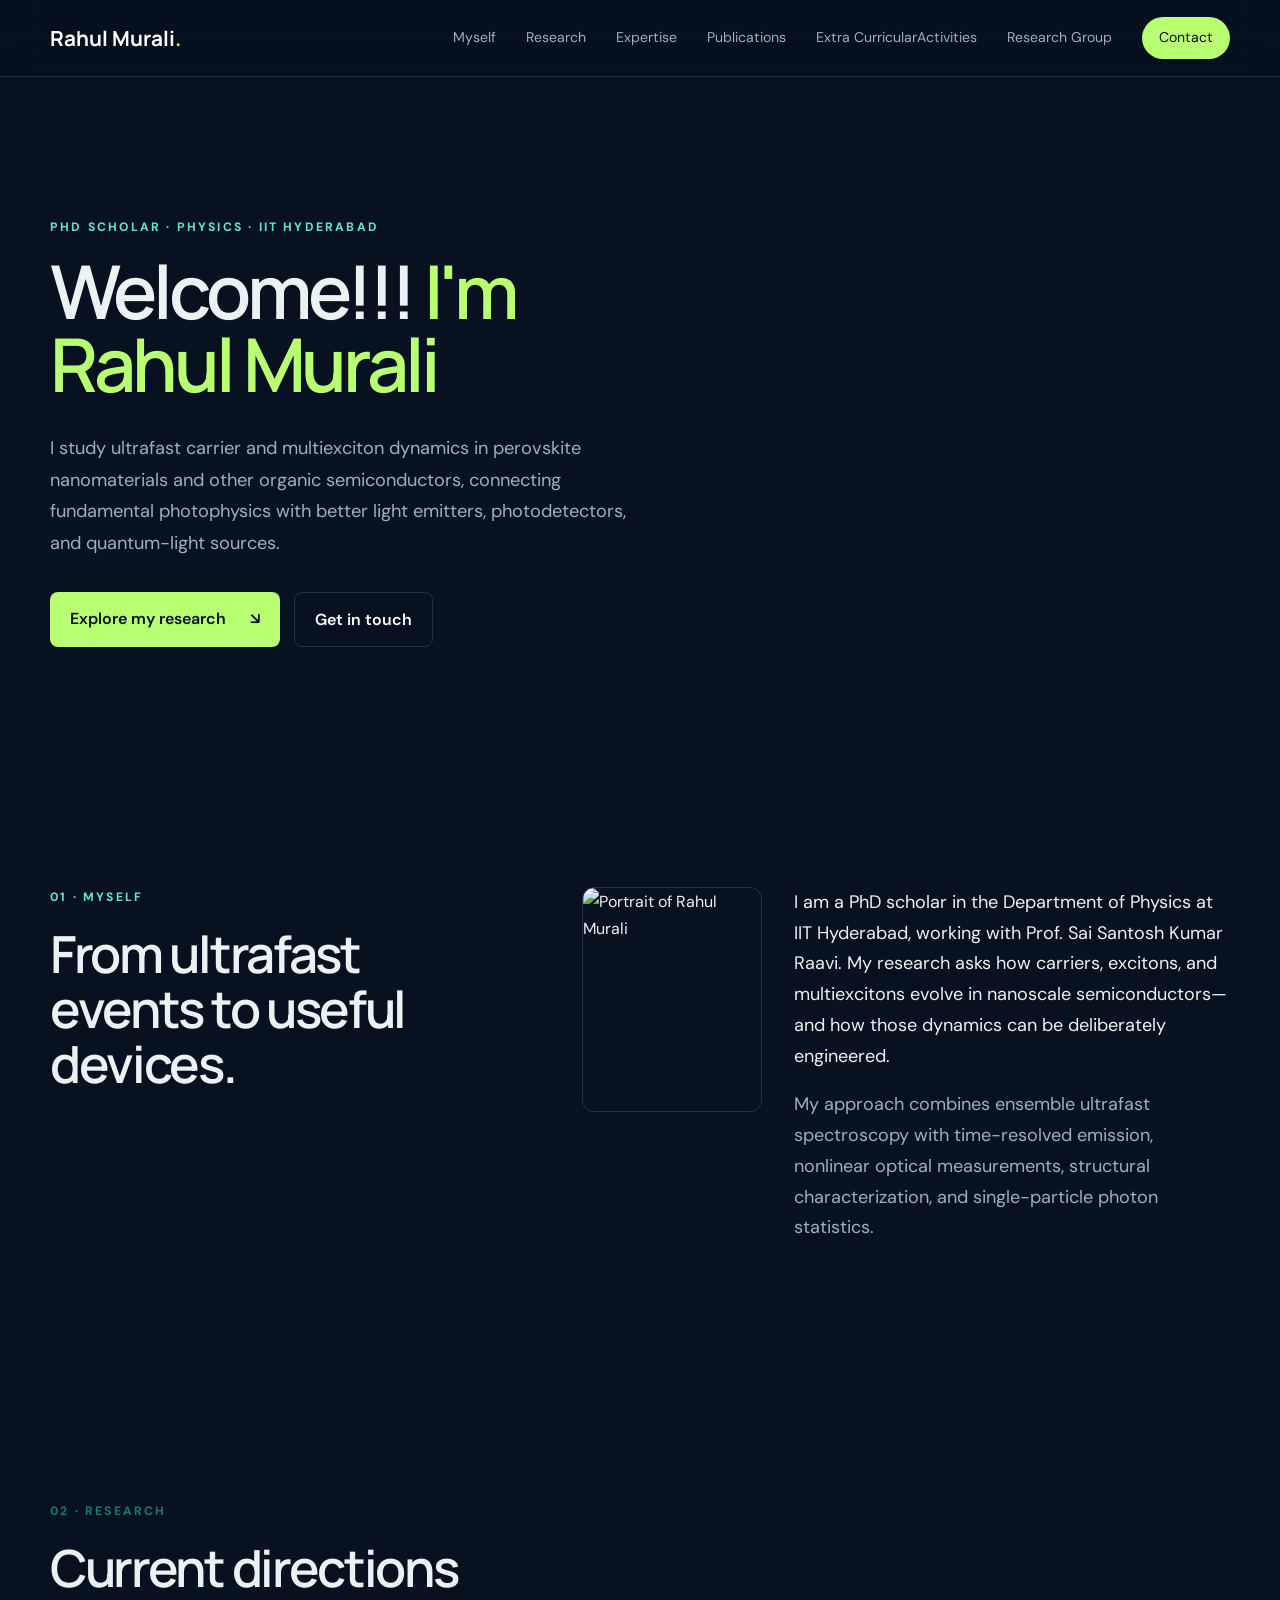
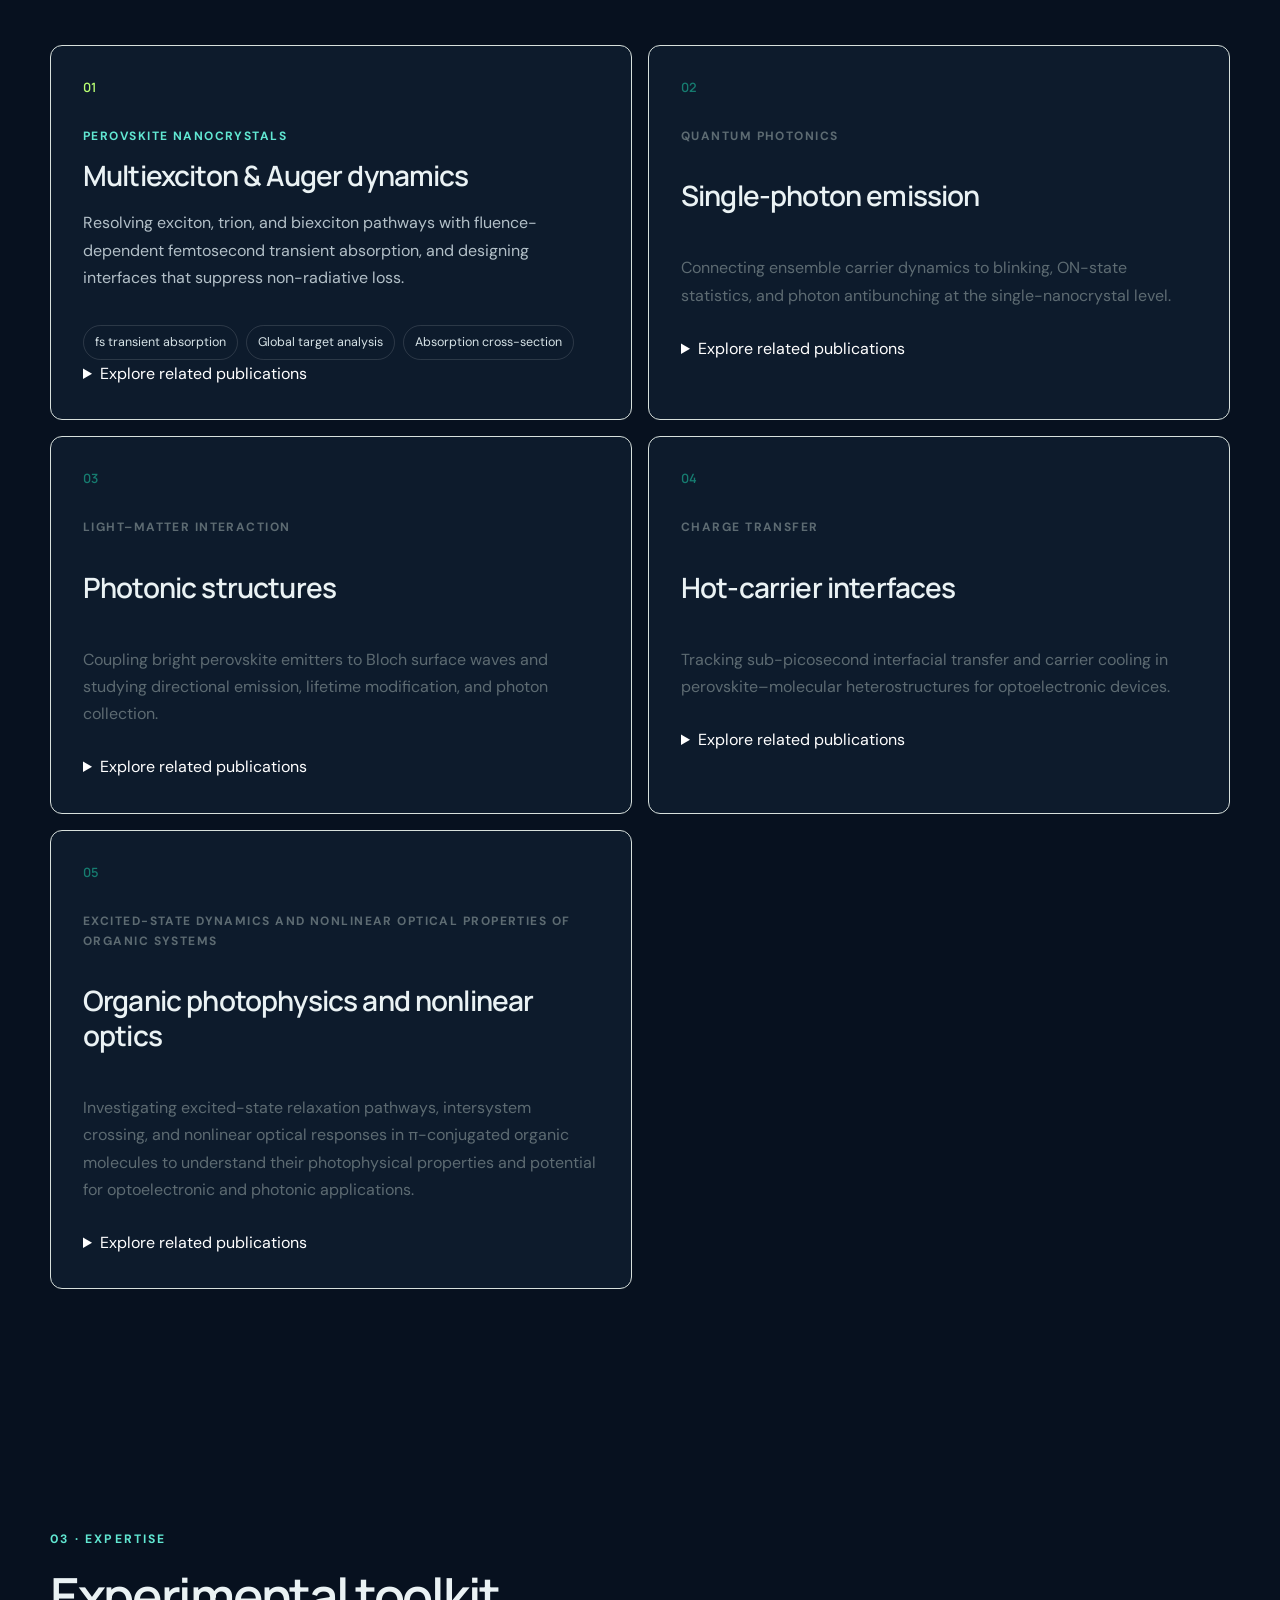
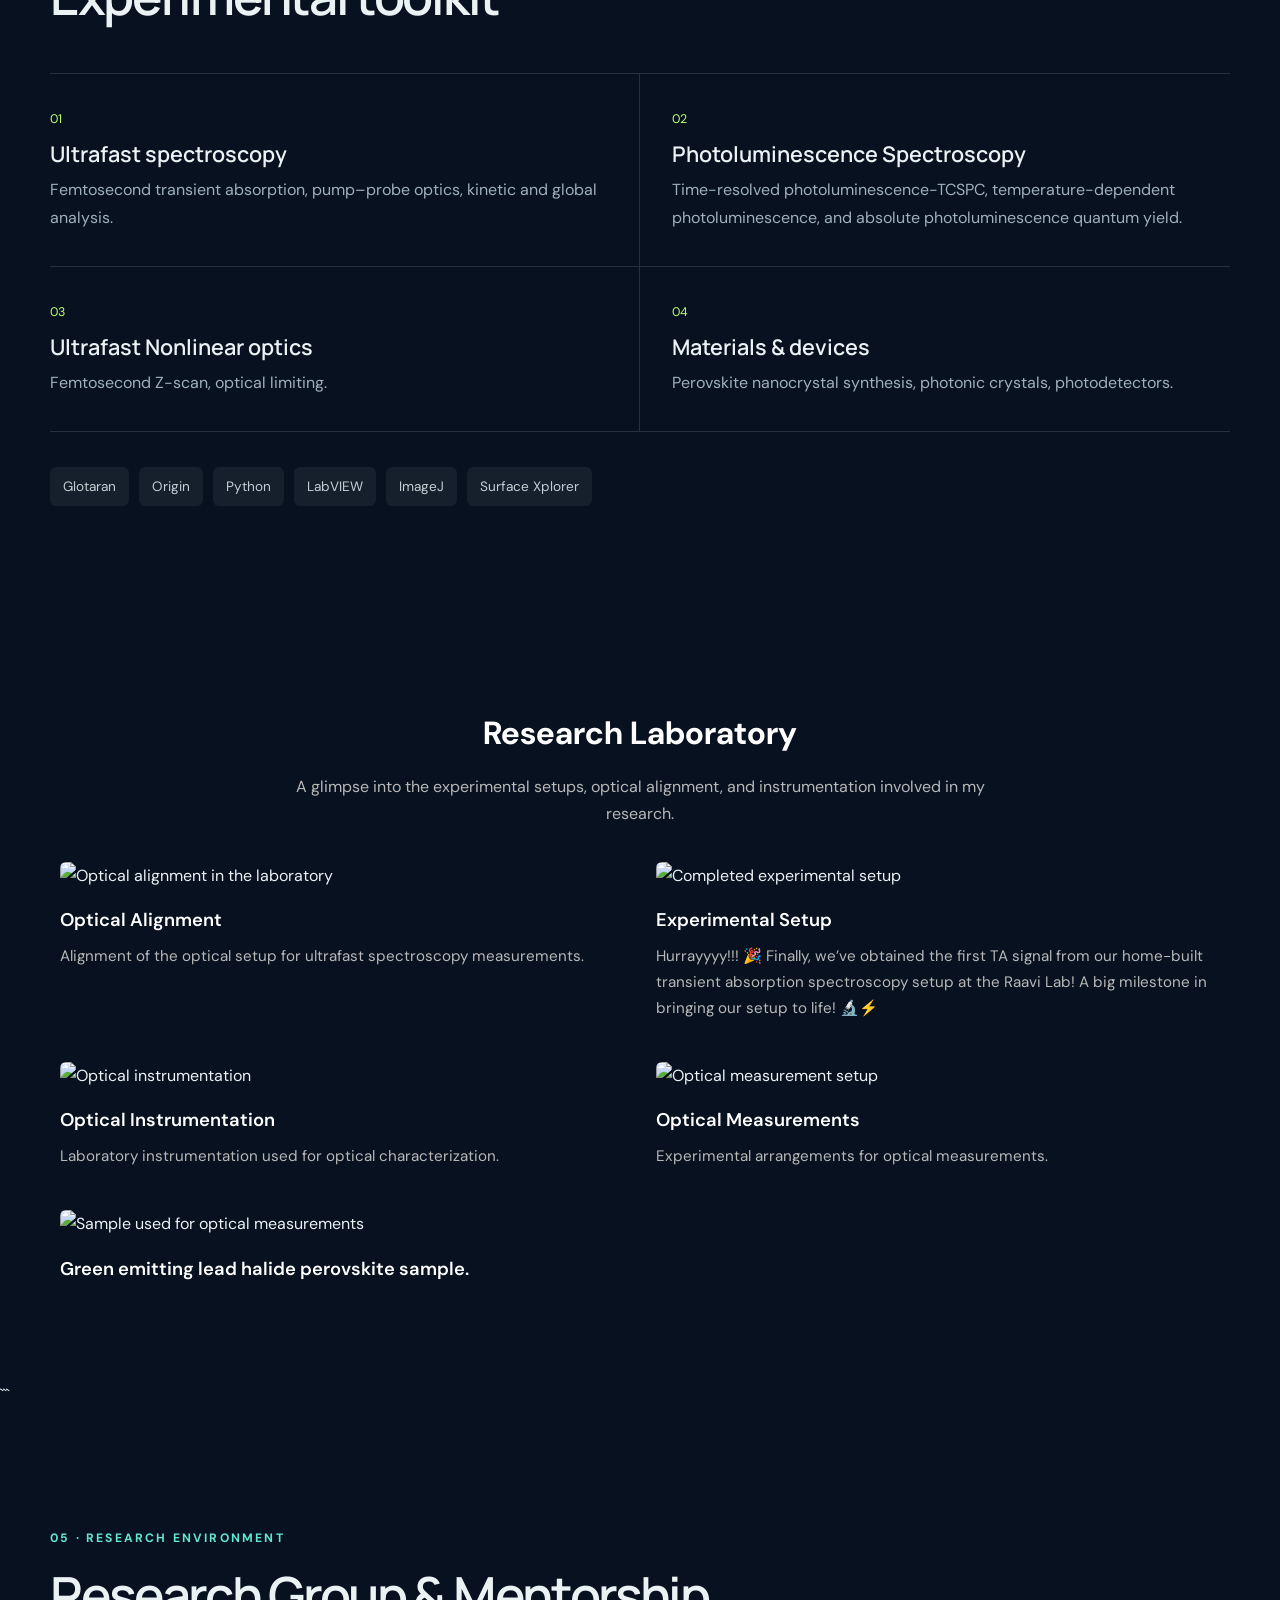
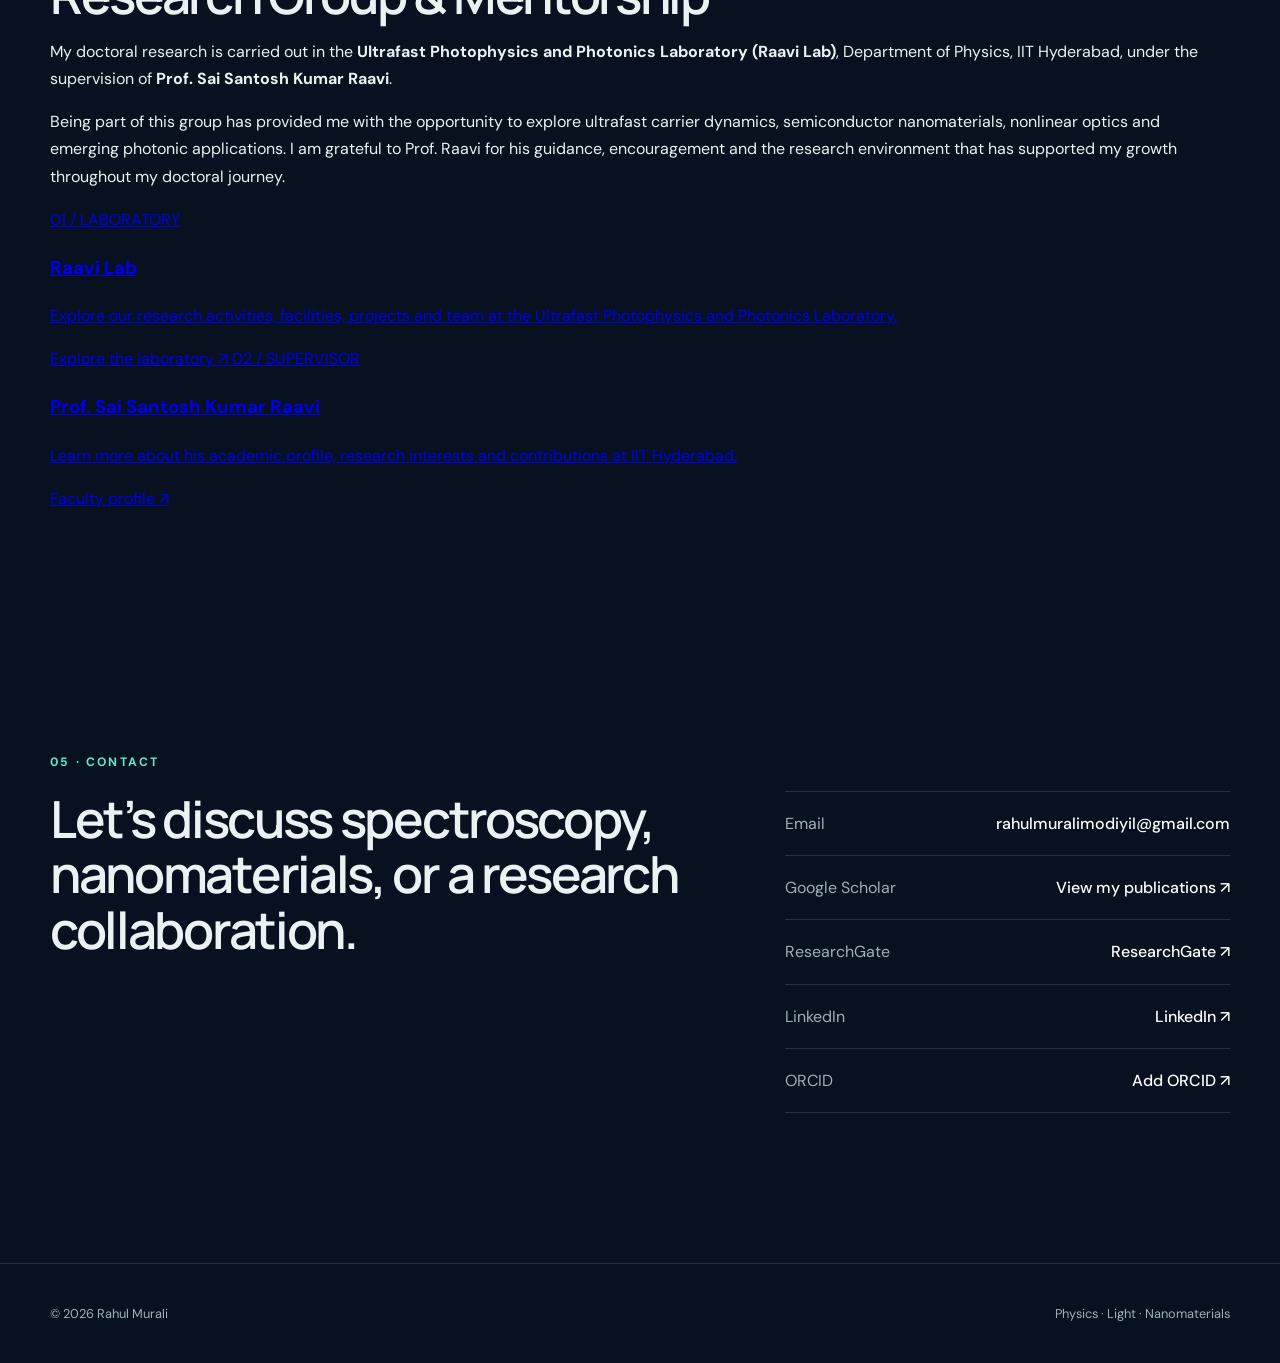
==== index.html @ ffe3b0a0 "Add Research Group and Mentorship section Added a new section for Research Group and Mentorship with" ====
<!doctype html>
<html lang="en">
<head>
  <meta charset="UTF-8">
  <meta name="viewport" content="width=device-width, initial-scale=1.0">
  <meta name="description" content="Rahul Murali — PhD scholar in Physics working on ultrafast spectroscopy, perovskite nanocrystals, nonlinear optics, and quantum emitters.">
  <meta name="robots" content="index, follow, max-image-preview:large">
  <meta name="author" content="Rahul Murali">
  <link rel="canonical" href="https://rahul-murali-research.ph22resch11011.chatgpt.site/">
  <meta name="theme-color" content="#07111f">
  <title>Rahul Murali | Ultrafast Spectroscopy & Perovskite Photophysics</title>
  <link rel="preconnect" href="https://fonts.googleapis.com">
  <link rel="preconnect" href="https://fonts.gstatic.com" crossorigin>
  <link href="https://fonts.googleapis.com/css2?family=DM+Sans:wght@400;500;600;700&family=Manrope:wght@500;600;700&display=swap" rel="stylesheet">
  <link rel="stylesheet" href="styles.css">
  <link rel="stylesheet" href="editable.css">
  <script type="application/ld+json">
  {
    "@context": "https://schema.org",
    "@type": "Person",
    "name": "Rahul Murali",
    "url": "https://rahul-murali-research.ph22resch11011.chatgpt.site/",
    "jobTitle": "PhD Scholar in Physics",
    "affiliation": {
      "@type": "CollegeOrUniversity",
      "name": "Indian Institute of Technology Hyderabad"
    },
    "knowsAbout": [
      "Ultrafast spectroscopy",
      "Perovskite nanocrystals",
      "Multiexciton dynamics",
      "Transient absorption spectroscopy",
      "Single-photon emitters",
      "Nonlinear optics"
    ]
  }
  </script>
</head>
<body>
  <div class="progress" aria-hidden="true"></div>
  <header class="nav-wrap">
    <nav class="nav container" aria-label="Primary navigation">
      <a class="brand" href="#top" aria-label="Rahul Murali home">Rahul Murali<span>.</span></a>
      <button class="menu-toggle" aria-expanded="false" aria-controls="nav-links">Menu</button>
      <div class="nav-links" id="nav-links">
        <a href="#about">Myself</a>
        <a href="#research">Research</a>
        <a href="#expertise">Expertise</a>
        <a href="publications.html">Publications</a>
        <a href="#extraactivities">Extra CurricularActivities</a>
        <a href="#group">Research Group</a>
        <a class="nav-cta" href="#contact">Contact</a>
      </div>
    </nav>
  </header>

  <main id="top">

<section class="hero container">
  <div class="hero-copy reveal">
    <p class="eyebrow">PhD Scholar · Physics · IIT Hyderabad</p>
    <h1>Welcome!!! <span>I'm Rahul Murali</span></h1>
    <p class="intro">I study ultrafast carrier and multiexciton dynamics in perovskite nanomaterials and other organic semiconductors, connecting fundamental photophysics with better light emitters, photodetectors, and quantum-light sources.</p>
    <div class="hero-actions">
      <a class="button primary" href="#research">Explore my research <span aria-hidden="true">↘</span></a>
      <a class="button secondary" href="#contact">Get in touch</a>
    </div>
  </div>
</section>

<section class="section container two-col" id="about">
  <div class="section-heading reveal">
    <p class="eyebrow">01 · Myself</p>
    <h2>From ultrafast events to useful devices.</h2>
  </div>
  <div class="about-content reveal">
    <figure class="profile-photo">
      <!-- Replace profile-photo.svg with your own photo; see EDITING-GUIDE.md. -->
      <img src="assets/profile-photo.JPG" alt="Portrait of Rahul Murali">
    </figure>
    <div class="body-copy">
      <p>I am a PhD scholar in the Department of Physics at IIT Hyderabad, working with Prof. Sai Santosh Kumar Raavi. My research asks how carriers, excitons, and multiexcitons evolve in nanoscale semiconductors—and how those dynamics can be deliberately engineered.</p>
      <p>My approach combines ensemble ultrafast spectroscopy with time-resolved emission, nonlinear optical measurements, structural characterization, and single-particle photon statistics.</p>
    </div>
  </div>
</section>

    

<section class="section research-section" id="research">
  <div class="container">
    <div class="section-heading reveal">
      <p class="eyebrow">02 · Research</p>
      <h2>Current directions</h2>
    </div>

    <div class="project-grid">

      <!-- 01: Multiexciton and Auger dynamics -->
      <article class="project-card featured reveal">
        <div class="project-no">01</div>
        <div>
          <p class="tag">Perovskite nanocrystals</p>
          <h3>Multiexciton &amp; Auger dynamics</h3>
          <p>Resolving exciton, trion, and biexciton pathways with fluence-dependent femtosecond transient absorption, and designing interfaces that suppress non-radiative loss.</p>
          <ul>
            <li>fs transient absorption</li>
            <li>Global target analysis</li>
            <li>Absorption cross-section</li>
          </ul>

          <details class="related-publications">
            <summary>Explore related publications</summary>
            <ul>
              <li><a href="publications.html#pub-1">Bright and Stable Single-Photon Emission in Zinc-Alloyed CsPbBr₃ Nanocrystals Through Controlled Auger Recombination</a></li>
              <li><a href="publications.html#pub-5">Exciton Localization and Trap-Assisted Recombination Govern Wavelength-Selective Photodetection in Lead-Free Cs₄CuSb₂Cl₁₂ Double Perovskite Nanocrystals</a></li>
            </ul>
          </details>
        </div>
      </article>

      <!-- 02: Single-photon emission -->
      <article class="project-card reveal">
        <div class="project-no">02</div>
        <p class="tag">Quantum photonics</p>
        <h3>Single-photon emission</h3>
        <p>Connecting ensemble carrier dynamics to blinking, ON-state statistics, and photon antibunching at the single-nanocrystal level.</p>

        <details class="related-publications">
          <summary>Explore related publications</summary>
          <ul>
            <li><a href="publications.html#pub-1">Bright and Stable Single-Photon Emission in Zinc-Alloyed CsPbBr₃ Nanocrystals Through Controlled Auger Recombination</a></li>
          </ul>
        </details>
      </article>

      <!-- 03: Photonic structures -->
      <article class="project-card reveal">
        <div class="project-no">03</div>
        <p class="tag">Light–matter interaction</p>
        <h3>Photonic structures</h3>
        <p>Coupling bright perovskite emitters to Bloch surface waves and studying directional emission, lifetime modification, and photon collection.</p>

        <details class="related-publications">
          <summary>Explore related publications</summary>
          <ul>
            <li><a href="publications.html#pub-4">Engineering Highly Directional Bloch Surface Wave-Coupled Augmented Emission in Perovskite Nanocrystals Embedded Photonic Crystal</a></li>
            <li><a href="publications.html#pub-3">Low-Threshold Red Lasing in Diketopyrrolopyrrole-Based Organic Semiconductor Films</a></li>
            <li><a href="publications.html#pub-13">All-Optical Modulation and Photonic Diode Based on Spatial Self-Phase Modulation in Porphyrin–Naphthalimide Molecules</a></li>
            <li><a href="publications.html#pub-14">Harnessing Coherent Light–Matter Interactions for All-Optical Switching and Logic Gate Applications with Macrocyclic Phthalocyanines</a></li>
          </ul>
        </details>
      </article>

      <!-- 04: Hot-carrier interfaces -->
      <article class="project-card reveal">
        <div class="project-no">04</div>
        <p class="tag">Charge transfer</p>
        <h3>Hot-carrier interfaces</h3>
        <p>Tracking sub-picosecond interfacial transfer and carrier cooling in perovskite–molecular heterostructures for optoelectronic devices.</p>

        <details class="related-publications">
          <summary>Explore related publications</summary>
          <ul>
            <li><a href="publications.html#pub-2">Interfacial Hot-Hole Relaxation and Transfer Dynamics from Lead-Halide Perovskite Nanocrystals to Corroles for Photodetector Applications</a></li>
            <li><a href="publications.html#pub-8">Impact of Ultrafast Carrier Cooling on the Open-Circuit Voltage in a Ag/Bi Co-Doped CsPbBr₃ NC-Based Photodetector</a></li>
          </ul>
        </details>
      </article>

      <!-- 05: Organic photophysics and nonlinear optics -->
      <article class="project-card reveal">
        <div class="project-no">05</div>
        <p class="tag">Excited-state dynamics and nonlinear optical properties of organic systems</p>
        <h3>Organic photophysics and nonlinear optics</h3>
        <p>Investigating excited-state relaxation pathways, intersystem crossing, and nonlinear optical responses in π-conjugated organic molecules to understand their photophysical properties and potential for optoelectronic and photonic applications.</p>

        <details class="related-publications">
          <summary>Explore related publications</summary>
          <ul>
            <li><a href="publications.html#pub-7">Impact of Substitution Position on the Excited-State Dynamics and Nonlinear Optical Properties of Tetraphenylethylene-Corroles</a></li>
            <li><a href="publications.html#pub-11">Influence of a Diketopyrrolopyrrole Spacer on the Ultrafast Nonlinear Optical Properties and Excited State Dynamics of Dimeric Zinc Porphyrin Molecules</a></li>
            <li><a href="publications.html#pub-12">Novel Malononitrile Substituted Benzanthrone Dyes: Synthesis, Spectroscopic Characterization, and Combined Experimental-DFT Investigation of Third-Order Nonlinear Optical Properties</a></li>
            <li><a href="publications.html#pub-13">All-Optical Modulation and Photonic Diode Based on Spatial Self-Phase Modulation in Porphyrin–Naphthalimide Molecules</a></li>
            <li><a href="publications.html#pub-14">Harnessing Coherent Light–Matter Interactions for All-Optical Switching and Logic Gate Applications with Macrocyclic Phthalocyanines</a></li>
          </ul>
        </details>
      </article>

    </div>
  </div>
</section>


    <section class="section container" id="expertise">
      <div class="section-heading reveal"><p class="eyebrow">03 · Expertise</p><h2>Experimental toolkit</h2></div>
      <div class="expertise-grid reveal">
        <div><span>01</span><h3>Ultrafast spectroscopy</h3><p>Femtosecond transient absorption, pump–probe optics, kinetic and global analysis.</p></div>
        <div><span>02</span><h3>Photoluminescence Spectroscopy</h3><p>Time-resolved photoluminescence-TCSPC, temperature-dependent photoluminescence, and absolute photoluminescence quantum yield.</p></div>
        <div><span>03</span><h3>Ultrafast Nonlinear optics</h3><p>Femtosecond Z-scan, optical limiting.</p></div>
        <div><span>04</span><h3>Materials & devices</h3><p>Perovskite nanocrystal synthesis, photonic crystals, photodetectors.</p></div>
      </div>
      <div class="tools reveal"><span>Glotaran </span><span>Origin</span><span>Python</span><span>LabVIEW</span><span>ImageJ</span><span>Surface Xplorer</span></div>
    </section>

<!-- Research Laboratory Gallery -->
<section class="research-gallery" id="lab-gallery">

    <div class="gallery-heading">
        <h2>Research Laboratory</h2>
        <p>
            A glimpse into the experimental setups, optical alignment,
            and instrumentation involved in my research.
        </p>
    </div>

    <div class="gallery-container">

        <div class="gallery-card">
            <img src="Images/alignment.jpeg"
                 alt="Optical alignment in the laboratory">
            <div class="gallery-caption">
                <h3>Optical Alignment</h3>
                <p>Alignment of the optical setup for ultrafast spectroscopy measurements.</p>
            </div>
        </div>

        <div class="gallery-card">
            <img src="Images/After making setup.jpeg"
                 alt="Completed experimental setup">
            <div class="gallery-caption">
                <h3>Experimental Setup</h3>
                <p> Hurrayyyy!!! 🎉 Finally, we’ve obtained the first TA signal from our home-built transient absorption spectroscopy setup at the Raavi Lab! A big milestone in bringing our setup to life! 🔬⚡</p>
            </div>
        </div>

        <div class="gallery-card">
            <img src="Images/SSPM.jpeg"
                 alt="Optical instrumentation">
            <div class="gallery-caption">
                <h3>Optical Instrumentation</h3>
                <p>Laboratory instrumentation used for optical characterization.</p>
            </div>
        </div>

        <div class="gallery-card">
            <img src="Images/SSPM-2.jpeg"
                 alt="Optical measurement setup">
            <div class="gallery-caption">
                <h3>Optical Measurements</h3>
                <p>Experimental arrangements for optical measurements.</p>
            </div>
        </div>

        <div class="gallery-card">
            <img src="Images/Sample.jpeg"
                 alt="Sample used for optical measurements">
            <div class="gallery-caption">
                <h3>Green emitting lead halide perovskite sample.</h3>
                
            </div>
        </div>

    </div>
</section>

<style>
/* Main gallery */
.research-gallery {
    width: 100%;
    max-width: 1200px;
    margin: 60px auto;
    padding: 20px;
    box-sizing: border-box;
    background: transparent;
}

/* Heading */
.gallery-heading {
    text-align: center;
    margin-bottom: 35px;
}

.gallery-heading h2 {
    font-size: 2rem;
    margin: 0 0 12px;
    color: #ffffff;
}

.gallery-heading p {
    max-width: 700px;
    margin: 0 auto;
    color: #b8b8b8;
    line-height: 1.7;
}

/* Image grid */
.gallery-container {
    display: grid;
    grid-template-columns: repeat(2, minmax(0, 1fr));
    gap: 32px;
    align-items: start;
}

/* Remove the card-like rectangle */
.gallery-card {
    min-width: 0;
    overflow: hidden;
    background: transparent;
    border: none;
    border-radius: 0;
    box-shadow: none;
    transition: transform 0.25s ease;
}

.gallery-card:hover {
    transform: translateY(-3px);
    box-shadow: none;
    border-color: transparent;
}

/* Display the original photograph without a background */
.gallery-card img {
    display: block;
    width: 100%;
    height: auto;
    max-height: 380px;
    object-fit: contain;
    object-position: center;
    background: transparent;
    border: none;
    border-radius: 6px;
    box-shadow: none;
}

/* Captions */
.gallery-caption {
    padding: 16px 0 8px;
    background: transparent !important;
    color: #e0e0e0;
    opacity: 1;
}

.gallery-caption h3 {
    margin: 0 0 8px;
    font-size: 1.15rem;
    font-weight: 600;
    color: #ffffff !important;
    opacity: 1;
}

.gallery-caption p {
    margin: 0;
    font-size: 0.95rem;
    line-height: 1.7;
    color: #b8b8b8 !important;
    opacity: 1;
}

/* Mobile layout */
@media (max-width: 700px) {
    .gallery-container {
        grid-template-columns: 1fr;
        gap: 24px;
    }

    .gallery-card img {
        max-height: 350px;
    }

    .gallery-heading h2 {
        font-size: 1.7rem;
    }

    .research-gallery {
        padding: 14px;
        margin: 40px auto;
    }
}
</style>
```
    
<!-- Research Group and Mentorship -->
<section class="section container" id="group">
  <div class="section-heading reveal">
    <p class="eyebrow">05 · Research Environment</p>
    <h2>Research Group & Mentorship</h2>
  </div>

  <div class="group-intro reveal">
    <p>
      My doctoral research is carried out in the
      <strong>Ultrafast Photophysics and Photonics Laboratory
      (Raavi Lab)</strong>, Department of Physics, IIT Hyderabad,
      under the supervision of
      <strong>Prof. Sai Santosh Kumar Raavi</strong>.
    </p>

    <p>
      Being part of this group has provided me with the opportunity
      to explore ultrafast carrier dynamics, semiconductor
      nanomaterials, nonlinear optics and emerging photonic
      applications. I am grateful to Prof. Raavi for his guidance,
      encouragement and the research environment that has
      supported my growth throughout my doctoral journey.
    </p>
  </div>

  <div class="group-grid reveal">
    <a class="group-card"
       href="https://sites.google.com/view/sskraavi/home"
       target="_blank" rel="noopener noreferrer">
      <span class="group-number">01 / LABORATORY</span>
      <h3>Raavi Lab</h3>
      <p>Explore our research activities, facilities, projects
      and team at the Ultrafast Photophysics and Photonics Laboratory.</p>
      <span class="group-link">Explore the laboratory ↗</span>
    </a>

    <a class="group-card"
       href="https://iith.ac.in/phy/sskraavi/"
       target="_blank" rel="noopener noreferrer">
      <span class="group-number">02 / SUPERVISOR</span>
      <h3>Prof. Sai Santosh Kumar Raavi</h3>
      <p>Learn more about his academic profile, research interests
      and contributions at IIT Hyderabad.</p>
      <span class="group-link">Faculty profile ↗</span>
    </a>
  </div>
</section>


    <section class="section container contact" id="contact">
      <p class="eyebrow reveal">05 · Contact</p>
      <div class="contact-grid reveal">
        <h2>Let’s discuss spectroscopy, nanomaterials, or a research collaboration.</h2>
        <div class="contact-links">
          <a href="mailto:your.email@example.com"><span>Email</span><strong>rahulmuralimodiyil@gmail.com</strong></a>
          <a href="https://scholar.google.com/citations?user=HzroUTEAAAAJ&hl=en&oi=ao"><span>Google Scholar</span><strong>View my publications ↗</strong></a>
          <a href="https://www.researchgate.net/profile/Rahul-Murali-6"><span>ResearchGate</span><strong>ResearchGate ↗</strong></a>
          <a href="https://www.linkedin.com/in/rahul-murali-5415501a5"><span>LinkedIn</span><strong>LinkedIn ↗</strong></a>
          <a href="#"><span>ORCID</span><strong>Add ORCID ↗</strong></a>
        </div>
      </div>
    </section>
  </main>

  <footer><div class="container"><p>© <span id="year"></span> Rahul Murali</p><p>Physics · Light · Nanomaterials</p></div></footer>
  <script src="script.js"></script>
</body>
</html>
---- styles.css ----
:root{--ink:#07111f;--panel:#0d1b2c;--text:#eaf2f4;--muted:#9fb0bb;--lime:#b8ff72;--mint:#61e7d2;--line:rgba(255,255,255,.13);--max:1180px}*{box-sizing:border-box}html{scroll-behavior:smooth}body{margin:0;background:var(--ink);color:var(--text);font:400 1rem/1.7 "DM Sans",sans-serif;overflow-x:hidden}.container{width:min(calc(100% - 48px),var(--max));margin-inline:auto}.progress{position:fixed;z-index:100;top:0;left:0;height:2px;width:0;background:linear-gradient(90deg,var(--mint),var(--lime))}.nav-wrap{position:sticky;top:0;z-index:50;background:rgba(7,17,31,.82);backdrop-filter:blur(18px);border-bottom:1px solid var(--line)}.nav{height:76px;display:flex;align-items:center;justify-content:space-between}.brand{font:700 1.3rem "Manrope";color:white;text-decoration:none}.brand span{color:var(--lime)}.nav-links{display:flex;align-items:center;gap:30px}.nav-links a{color:var(--muted);font-size:.88rem;text-decoration:none;transition:.2s}.nav-links a:hover{color:white}.nav-links .nav-cta{color:var(--ink);background:var(--lime);padding:9px 17px;border-radius:99px}.menu-toggle{display:none;background:transparent;color:white;border:1px solid var(--line);padding:7px 12px;border-radius:8px}.hero{min-height:690px;display:grid;grid-template-columns:1.08fr .92fr;align-items:center;gap:72px;padding-block:100px 80px}.eyebrow{margin:0 0 18px;color:var(--mint);font-size:.76rem;font-weight:700;letter-spacing:.18em;text-transform:uppercase}.hero h1{font:600 clamp(3rem,5.8vw,5.7rem)/.98 "Manrope";letter-spacing:-.055em;margin:0;max-width:760px}.hero h1 span{color:var(--lime)}.intro{max-width:650px;color:var(--muted);font-size:1.14rem;line-height:1.75;margin:32px 0}.hero-actions{display:flex;gap:14px;flex-wrap:wrap}.button{padding:13px 20px;border-radius:8px;text-decoration:none;font-weight:600}.primary{background:var(--lime);color:var(--ink)}.primary span{margin-left:20px}.secondary{color:white;border:1px solid var(--line)}.spectrum-card{background:linear-gradient(150deg,rgba(97,231,210,.08),rgba(184,255,114,.02));border:1px solid var(--line);border-radius:20px;padding:22px;box-shadow:0 30px 90px rgba(0,0,0,.28);transform:rotate(1.5deg)}.card-label,.card-footer{display:flex;justify-content:space-between;color:var(--muted);font-size:.72rem;letter-spacing:.08em;text-transform:uppercase}.card-label span:first-child{color:var(--lime);font-weight:700}.spectrum-card svg{width:100%;height:auto}.grid path{stroke:rgba(255,255,255,.08);stroke-width:1}.traces path{stroke:url(#trace);stroke-width:2.5}.pulse{fill:var(--lime)}.card-footer strong{color:white}.metric-band{border-block:1px solid var(--line);background:#091524}.metrics{display:grid;grid-template-columns:repeat(4,1fr)}.metrics div{padding:32px 0 30px;border-right:1px solid var(--line);display:flex;gap:12px;align-items:baseline;justify-content:center}.metrics div:first-child{border-left:1px solid var(--line)}.metrics strong{font:600 2rem "Manrope";color:var(--lime)}.metrics span{color:var(--muted);font-size:.85rem}.section{padding-block:120px}.two-col{display:grid;grid-template-columns:.8fr 1.2fr;gap:100px}.section-heading h2,.contact h2{font:600 clamp(2.2rem,4vw,4rem)/1.08 "Manrope";letter-spacing:-.045em;margin:0}.body-copy{font-size:1.13rem;color:var(--muted)}.body-copy p:first-child{margin-top:0;color:var(--text)}.research-section{background:#f0f5f2;color:#0a1823}.research-section .eyebrow{color:#167c70}.project-grid{display:grid;grid-template-columns:1.3fr .7fr;gap:16px;margin-top:50px}.project-card{background:white;border:1px solid #d7e0dc;padding:32px;border-radius:12px;min-height:290px;display:grid;grid-template-columns:45px 1fr;gap:12px;transition:transform .25s,box-shadow .25s}.project-card:hover{transform:translateY(-4px);box-shadow:0 18px 45px rgba(7,17,31,.09)}.project-card.featured{grid-row:span 2;min-height:596px;align-items:end;background:#0d1b2c;color:white}.project-no{font:600 .8rem "Manrope";color:#167c70}.featured .project-no{color:var(--lime)}.tag{color:#167c70;font-weight:700;font-size:.75rem;letter-spacing:.12em;text-transform:uppercase}.featured .tag{color:var(--mint)}.project-card h3{font:600 1.75rem/1.15 "Manrope";letter-spacing:-.03em;margin:10px 0 15px}.project-card p{color:#5d6b72}.featured p{color:#b3c0c8}.project-card ul{list-style:none;padding:0;margin:34px 0 0;display:flex;gap:8px;flex-wrap:wrap}.project-card li{border:1px solid var(--line);border-radius:99px;padding:6px 11px;font-size:.78rem;color:#d6e2e6}.expertise-grid{display:grid;grid-template-columns:repeat(2,1fr);border-top:1px solid var(--line);margin-top:50px}.expertise-grid>div{padding:30px 32px 35px 0;border-bottom:1px solid var(--line)}.expertise-grid>div:nth-child(odd){border-right:1px solid var(--line)}.expertise-grid>div:nth-child(even){padding-left:32px}.expertise-grid span{color:var(--lime);font-size:.78rem}.expertise-grid h3{font:600 1.35rem "Manrope";margin:8px 0}.expertise-grid p{color:var(--muted);margin:0}.tools{display:flex;flex-wrap:wrap;gap:10px;margin-top:35px}.tools span{padding:8px 13px;border-radius:6px;background:rgba(255,255,255,.06);color:#c3cfd5;font-size:.85rem}.publication-section{background:var(--lime);color:var(--ink)}.publication-section .eyebrow{color:#315d29}.publication-layout{display:grid;grid-template-columns:1fr .85fr;gap:90px;align-items:center}.publication-section .section-heading>p:last-child{max-width:590px;font-size:1.08rem}.publication-panel{background:var(--ink);color:white;padding:40px;border-radius:12px}.panel-kicker{color:var(--mint);text-transform:uppercase;letter-spacing:.12em;font-size:.75rem}.publication-panel h3{font:600 1.8rem/1.2 "Manrope"}.publication-panel>p:not(.panel-kicker){color:var(--muted)}.publication-panel a{color:var(--lime);text-decoration:none;font-weight:700}.publication-panel a span{margin-left:10px}.contact{padding-bottom:150px}.contact-grid{display:grid;grid-template-columns:1fr .7fr;gap:100px}.contact-links{border-top:1px solid var(--line)}.contact-links a{display:flex;justify-content:space-between;gap:25px;padding:18px 0;border-bottom:1px solid var(--line);text-decoration:none;color:white}.contact-links span{color:var(--muted)}.contact-links strong{font-weight:500;text-align:right}footer{border-top:1px solid var(--line);padding:26px 0;color:var(--muted);font-size:.8rem}footer .container{display:flex;justify-content:space-between}.reveal{opacity:0;transform:translateY(18px);transition:opacity .65s ease,transform .65s ease}.reveal.visible{opacity:1;transform:none}@media(max-width:850px){.container{width:min(calc(100% - 32px),var(--max))}.menu-toggle{display:block}.nav-links{display:none;position:absolute;top:76px;left:16px;right:16px;background:#0d1b2c;border:1px solid var(--line);border-radius:10px;padding:18px;flex-direction:column;align-items:stretch}.nav-links.open{display:flex}.nav-links .nav-cta{text-align:center}.hero{grid-template-columns:1fr;gap:55px;padding-block:70px}.spectrum-card{max-width:600px}.metrics{grid-template-columns:1fr 1fr}.metrics div:nth-child(3){border-left:1px solid var(--line);border-top:1px solid var(--line)}.metrics div:nth-child(4){border-top:1px solid var(--line)}.two-col,.publication-layout,.contact-grid{grid-template-columns:1fr;gap:45px}.project-grid{grid-template-columns:1fr}.project-card.featured{grid-row:auto;min-height:430px}.section{padding-block:85px}}@media(max-width:520px){.hero h1{font-size:2.8rem}.metrics{grid-template-columns:1fr}.metrics div{border-left:1px solid var(--line);border-top:1px solid var(--line)}.expertise-grid{grid-template-columns:1fr}.expertise-grid>div:nth-child(odd){border-right:0}.expertise-grid>div:nth-child(even){padding-left:0}.project-card{grid-template-columns:1fr}.contact-links a{flex-direction:column;gap:2px}.contact-links strong{text-align:left}footer .container{display:block}}

/* FIX: consistent background and research card text layout */

.research-section {
  background: var(--ink) !important;
  color: var(--text);
}

.research-section .section-heading h2 {
  color: var(--text);
}

/* Prevent grid children from being squeezed */
.project-grid {
  grid-template-columns: repeat(2, minmax(0, 1fr));
  align-items: stretch;
}

.project-card,
.project-card.featured {
  box-sizing: border-box;
  min-width: 0;
  min-height: 0;
  height: auto;
  grid-row: auto;
  align-items: start;
  align-content: start;
  overflow-wrap: anywhere;
  background: var(--panel);
  color: var(--text);
}

/* Remove the oversized featured-card layout */
.project-card.featured {
  min-height: 0;
  grid-row: auto;
}

/* Keep text and nested content within each card */
.project-card > *,
.project-card > div,
.project-card h3,
.project-card p,
.project-card .tag,
.project-card details {
  min-width: 0;
  max-width: 100%;
  overflow-wrap: anywhere;
}

.project-card h3 {
  line-height: 1.25;
}

.project-card p {
  line-height: 1.7;
}

/* Keep the card number and content from competing for space */
.project-card {
  display: flex;
  flex-direction: column;
  gap: 10px;
}

.project-no {
  margin: 0 0 8px;
}

/* Ensure publication links wrap instead of overflowing */
.related-publications a {
  overflow-wrap: anywhere;
  word-break: normal;
}

/* Responsive layout */
@media (max-width: 600px) {
  .project-grid {
    grid-template-columns: minmax(0, 1fr);
  }
}

/* Related publications dropdown - improve readability */
.related-publications summary {
    color: #ffffff !important;
}

.related-publications ul li,
.related-publications ul li a {
    color: #ffffff !important;
}

.related-publications ul li a:hover {
    color: #39ff14 !important;
}
---- editable.css ----
/* Beginner-editable image areas */
.about-content {
  display: grid;
  grid-template-columns: 180px 1fr;
  gap: 32px;
  align-items: start;
}

.profile-photo {
  margin: 0;
  border: 1px solid var(--line);
  border-radius: 12px;
  overflow: hidden;
  aspect-ratio: 4 / 5;
}

.profile-photo img {
  width: 100%;
  height: 100%;
  display: block;
  object-fit: cover;
}

.research-image {
  display: block;
  width: 100%;
  max-height: 220px;
  margin-top: 20px;
  border-radius: 8px;
  object-fit: cover;
}

@media (max-width: 520px) {
  .about-content { grid-template-columns: 1fr; }
  .profile-photo { max-width: 220px; }
}
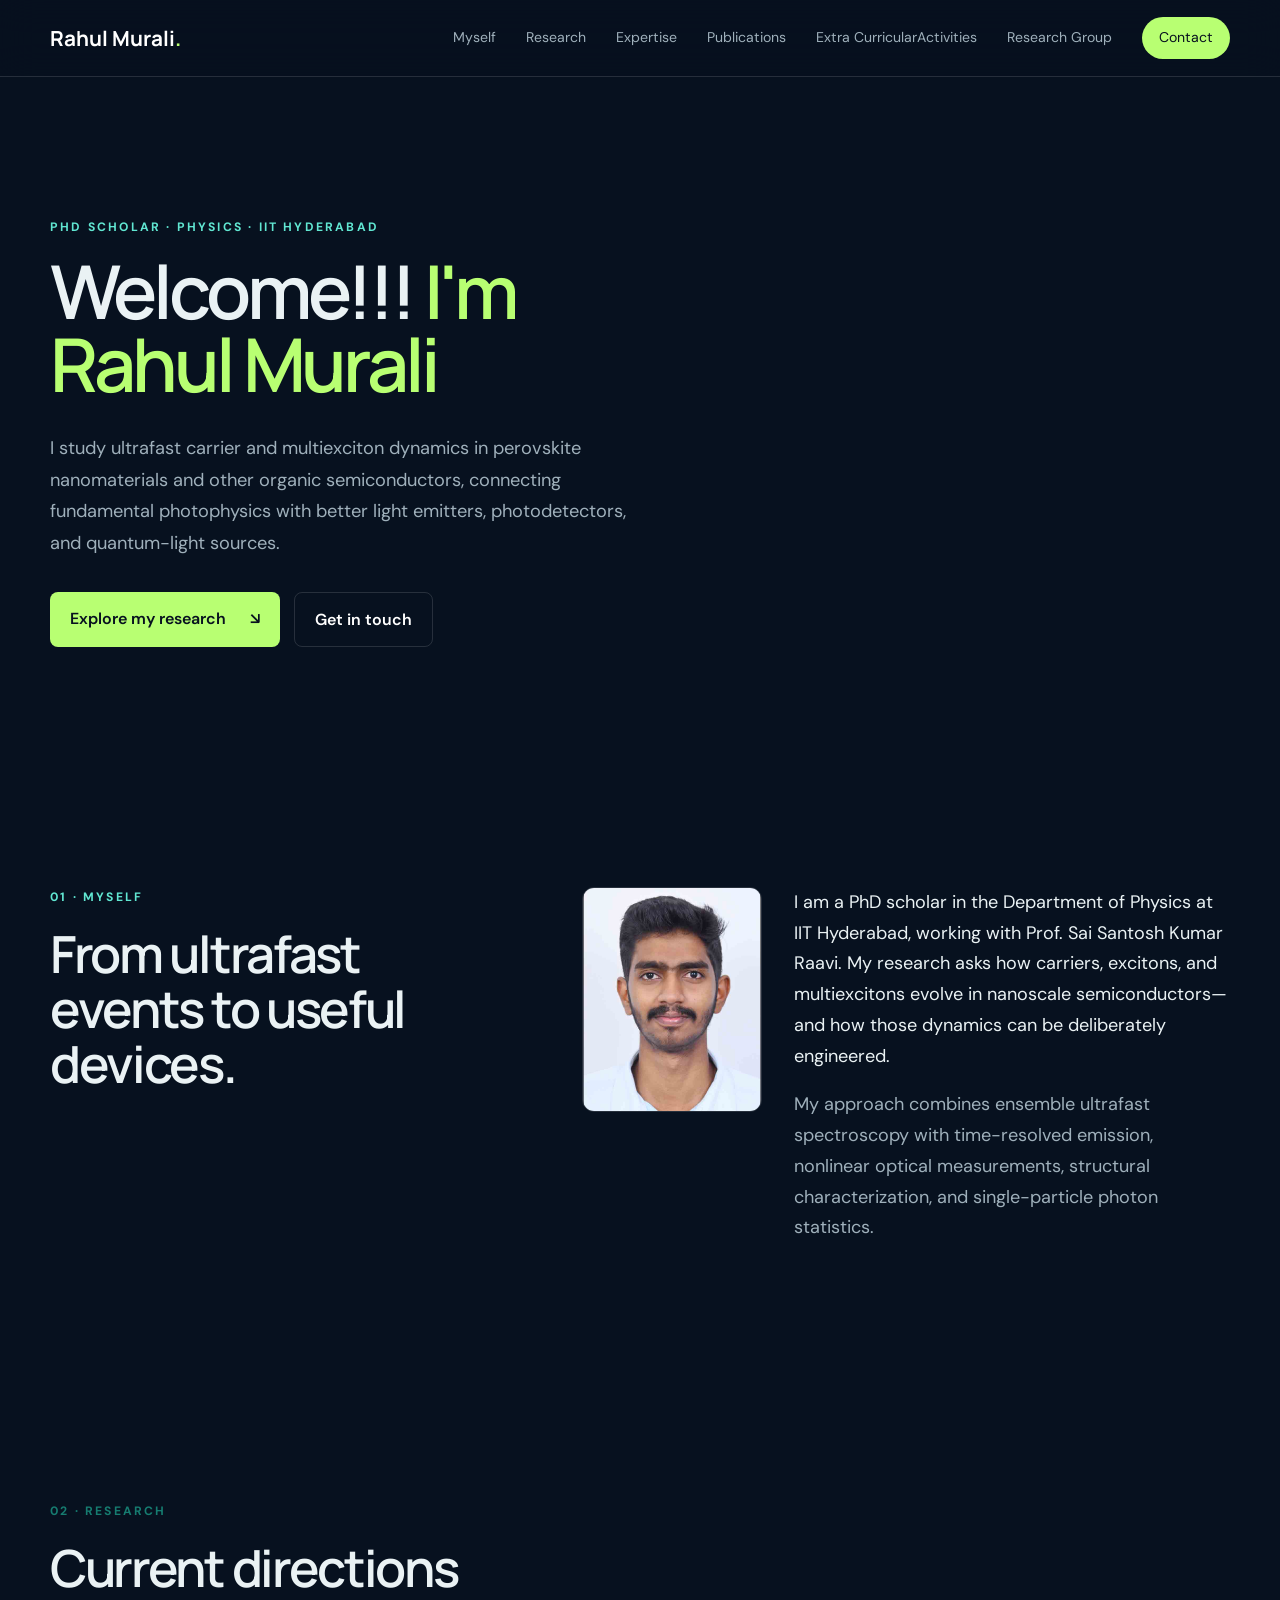
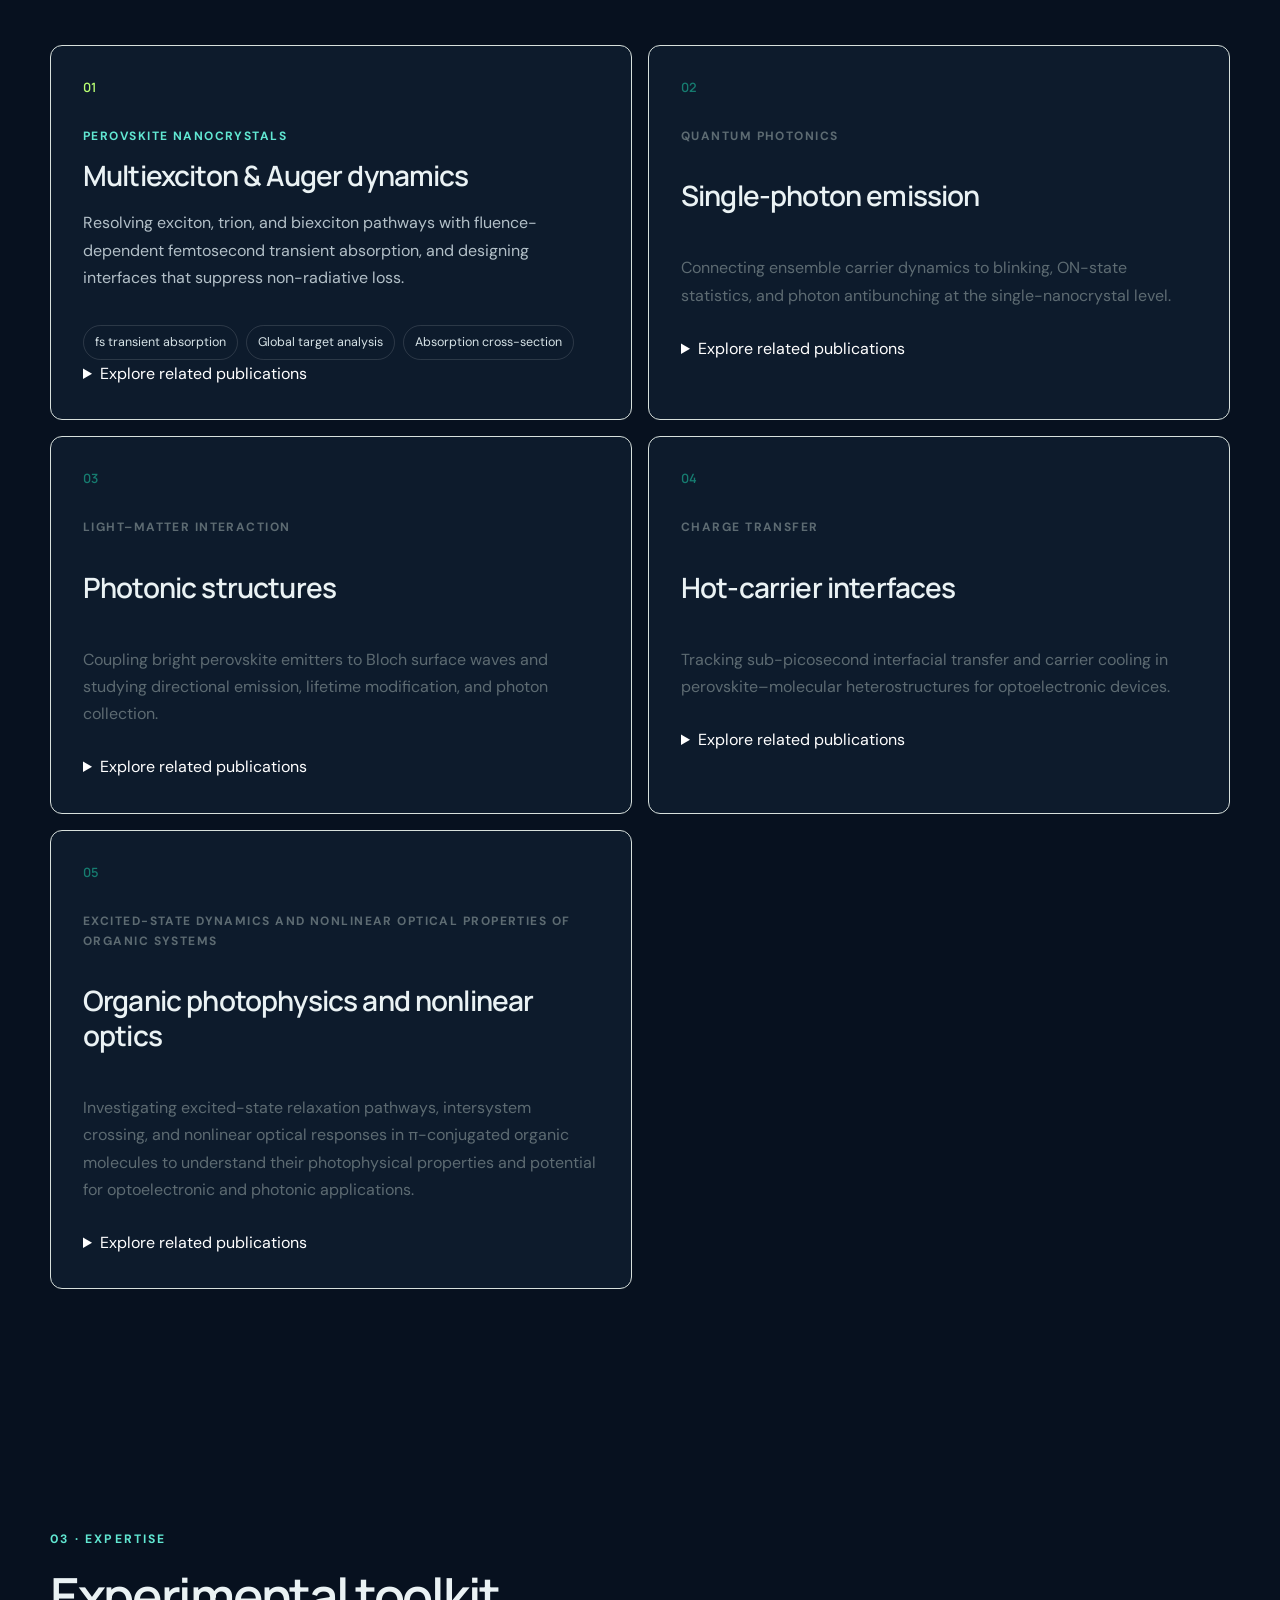
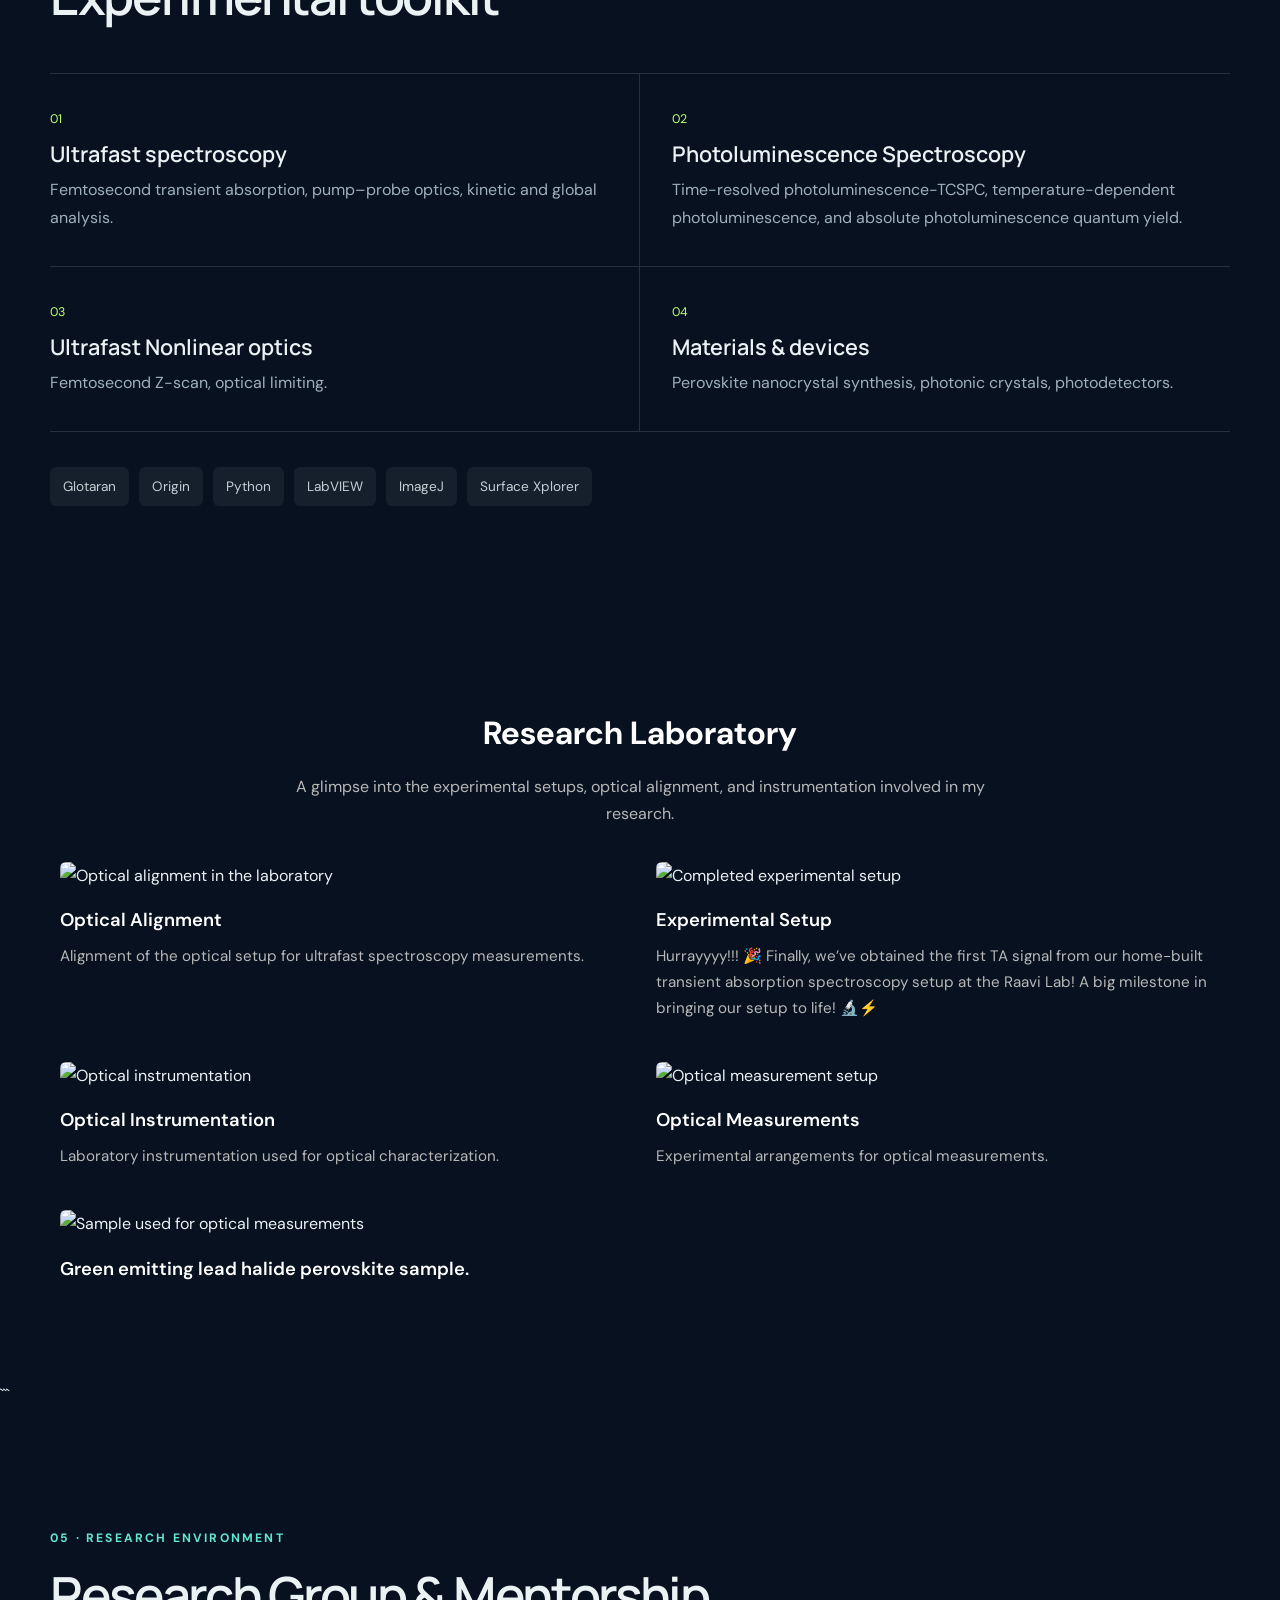
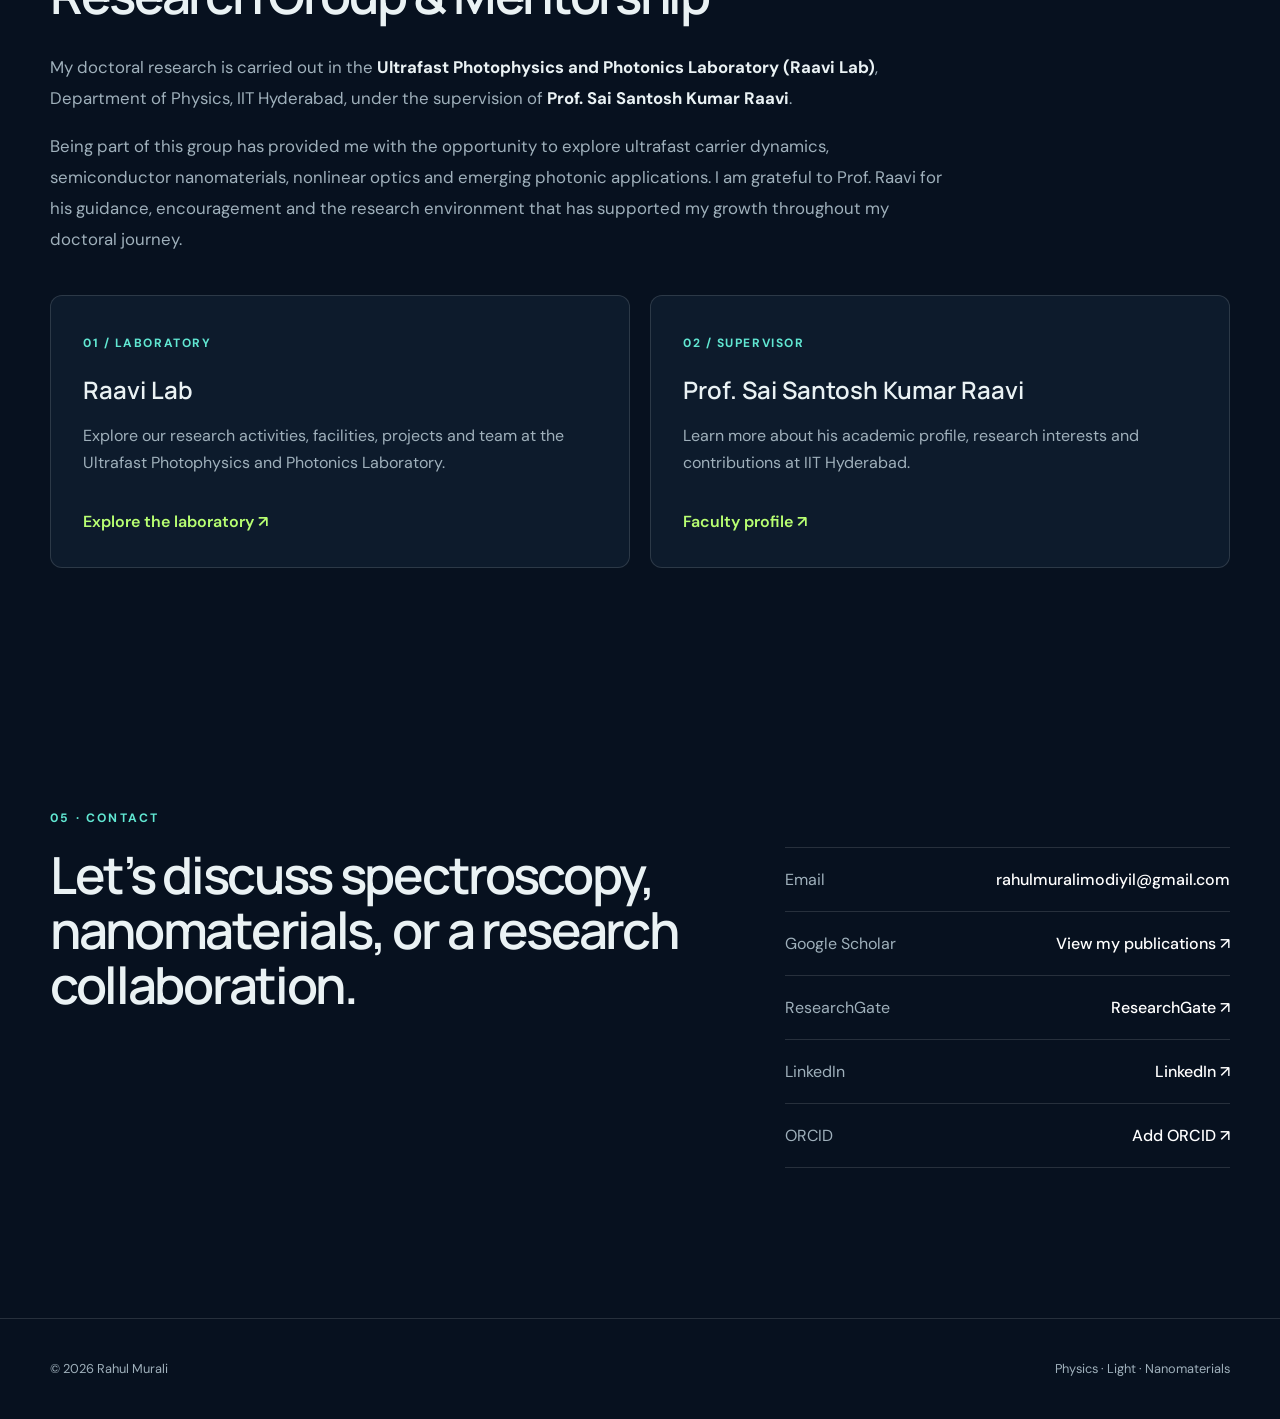
==== commit 8693e595: "Update profile photo source in index.html" ====
--- a/index.html
+++ b/index.html
@@ -76,7 +76,7 @@
   <div class="about-content reveal">
     <figure class="profile-photo">
       <!-- Replace profile-photo.svg with your own photo; see EDITING-GUIDE.md. -->
-      <img src="assets/profile-photo.JPG" alt="Portrait of Rahul Murali">
+      <img src="Rahul%20pic.jpeg" alt="Portrait of Rahul Murali">
     </figure>
     <div class="body-copy">
       <p>I am a PhD scholar in the Department of Physics at IIT Hyderabad, working with Prof. Sai Santosh Kumar Raavi. My research asks how carriers, excitons, and multiexcitons evolve in nanoscale semiconductors—and how those dynamics can be deliberately engineered.</p>
--- a/styles.css
+++ b/styles.css
@@ -94,3 +94,69 @@
 .related-publications ul li a:hover {
     color: #39ff14 !important;
 }
+
+/* Research Group and Mentorship */
+
+.group-intro {
+    max-width: 900px;
+    margin: 30px 0 40px;
+    color: var(--muted);
+    font-size: 1.05rem;
+    line-height: 1.85;
+}
+
+.group-intro strong {
+    color: var(--text);
+}
+
+.group-grid {
+    display: grid;
+    grid-template-columns: repeat(2, minmax(0, 1fr));
+    gap: 20px;
+}
+
+.group-card {
+    display: block;
+    padding: 32px;
+    background: var(--panel);
+    border: 1px solid var(--line);
+    border-radius: 12px;
+    text-decoration: none;
+    color: var(--text);
+    transition: transform .25s ease, border-color .25s ease;
+}
+
+.group-card:hover {
+    transform: translateY(-4px);
+    border-color: var(--lime);
+}
+
+.group-number {
+    color: var(--mint);
+    font-size: .75rem;
+    letter-spacing: .13em;
+    font-weight: 700;
+}
+
+.group-card h3 {
+    font: 600 1.5rem "Manrope", sans-serif;
+    margin: 18px 0 12px;
+}
+
+.group-card p {
+    color: var(--muted);
+    line-height: 1.7;
+}
+
+.group-link {
+    display: inline-block;
+    margin-top: 15px;
+    color: var(--lime);
+    font-weight: 600;
+}
+
+@media (max-width: 600px) {
+    .group-grid {
+        grid-template-columns: 1fr;
+    }
+}
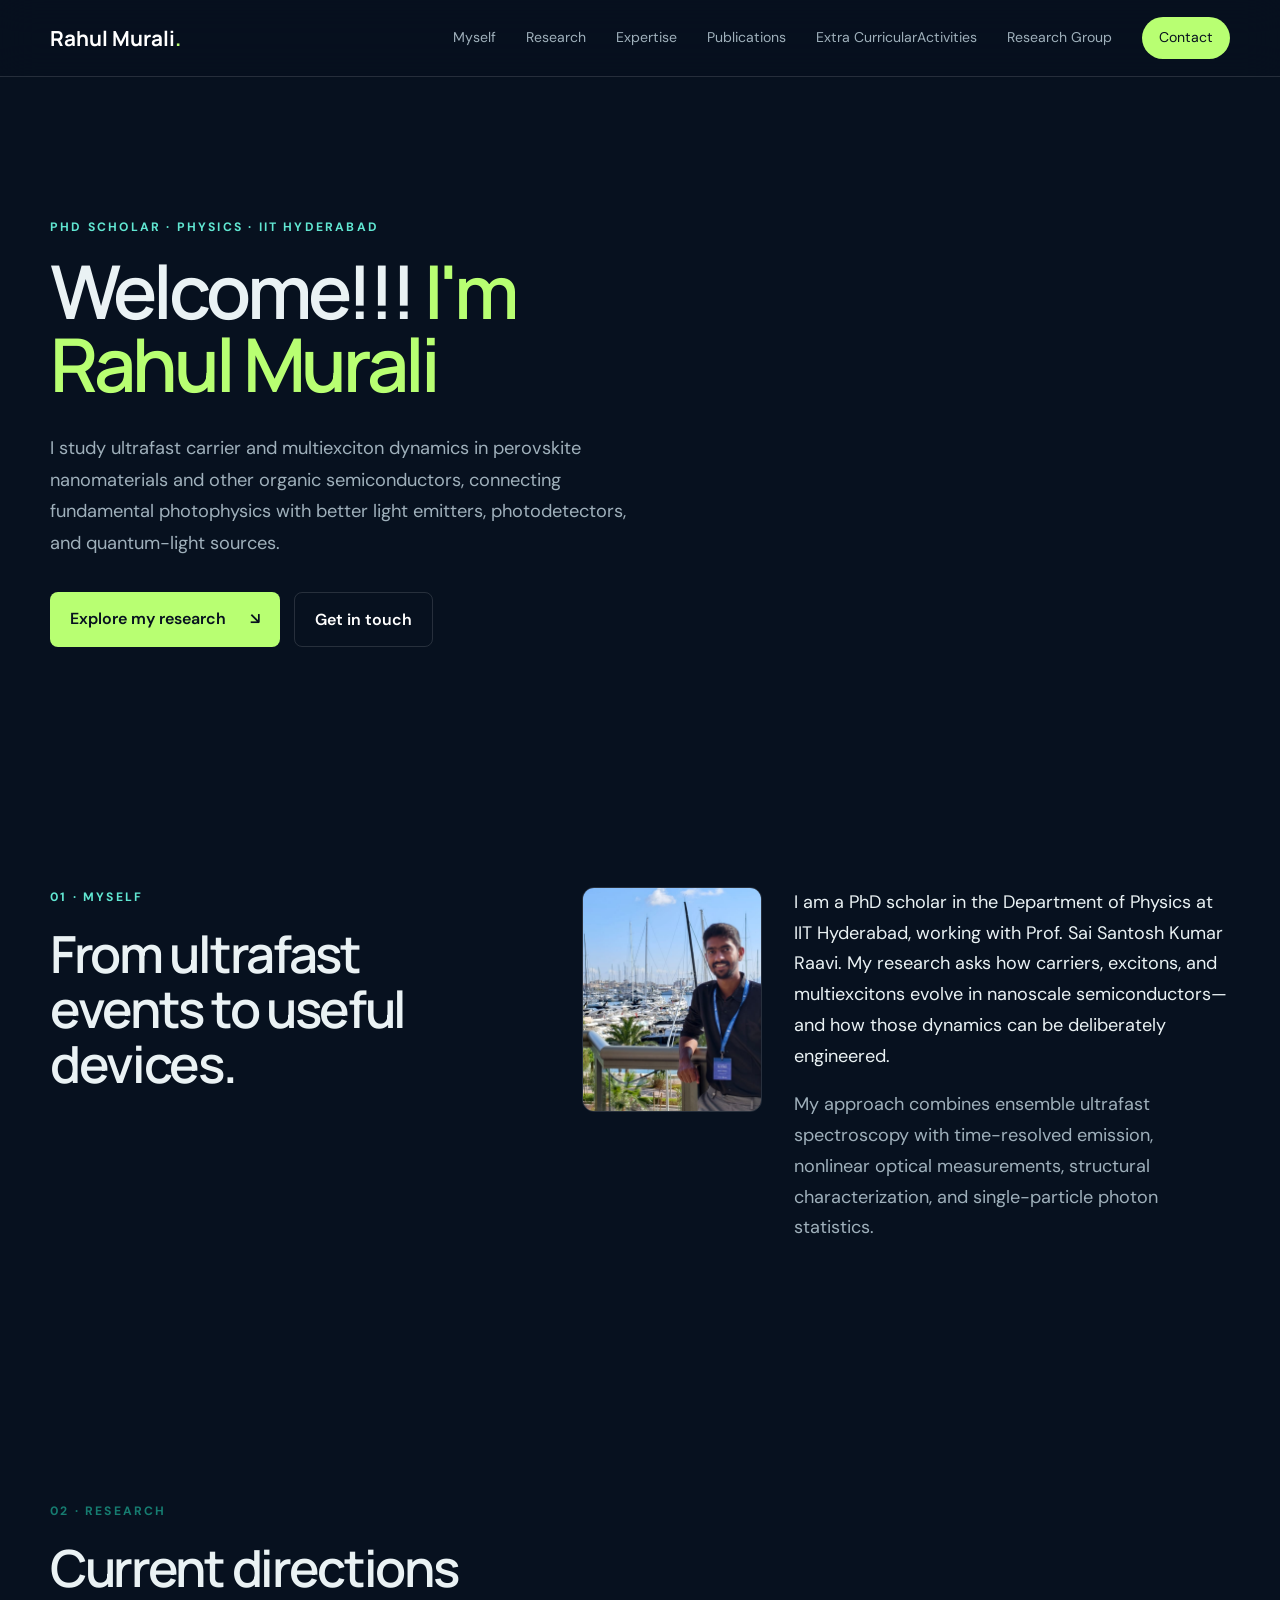
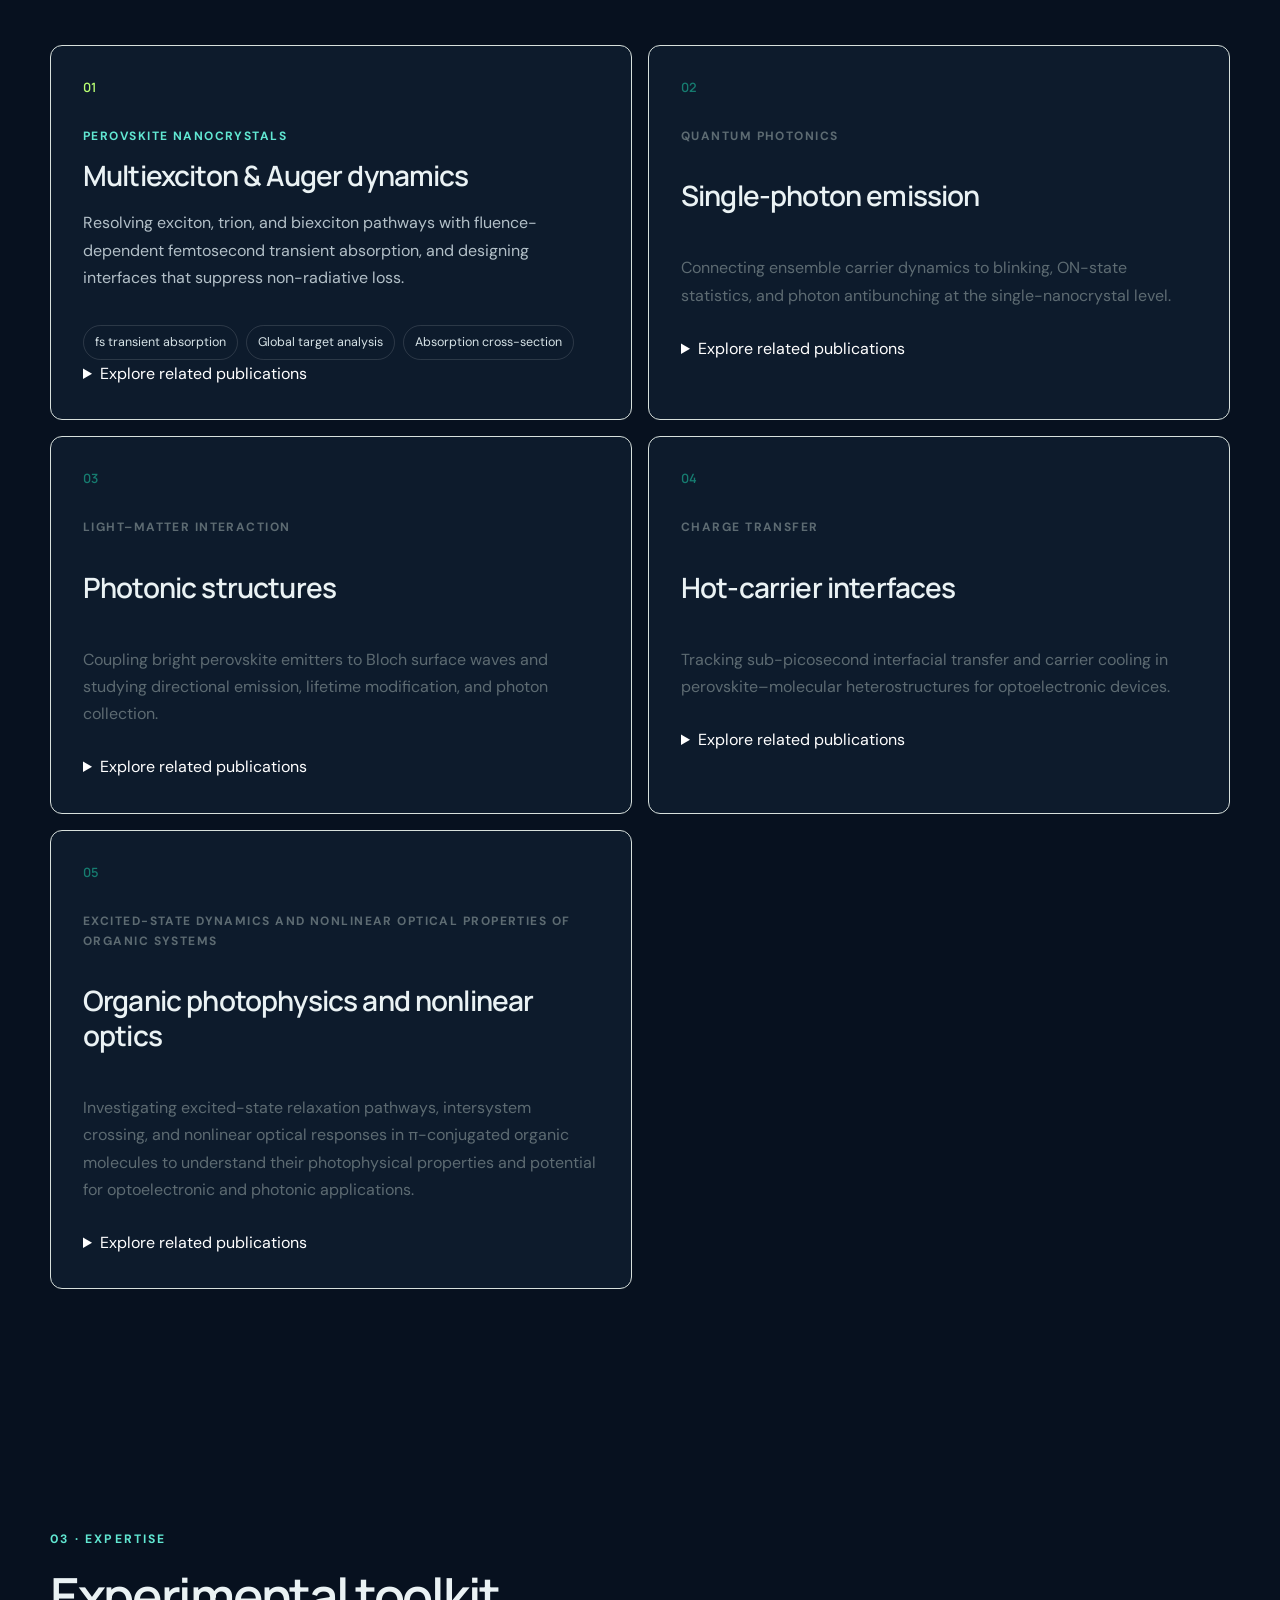
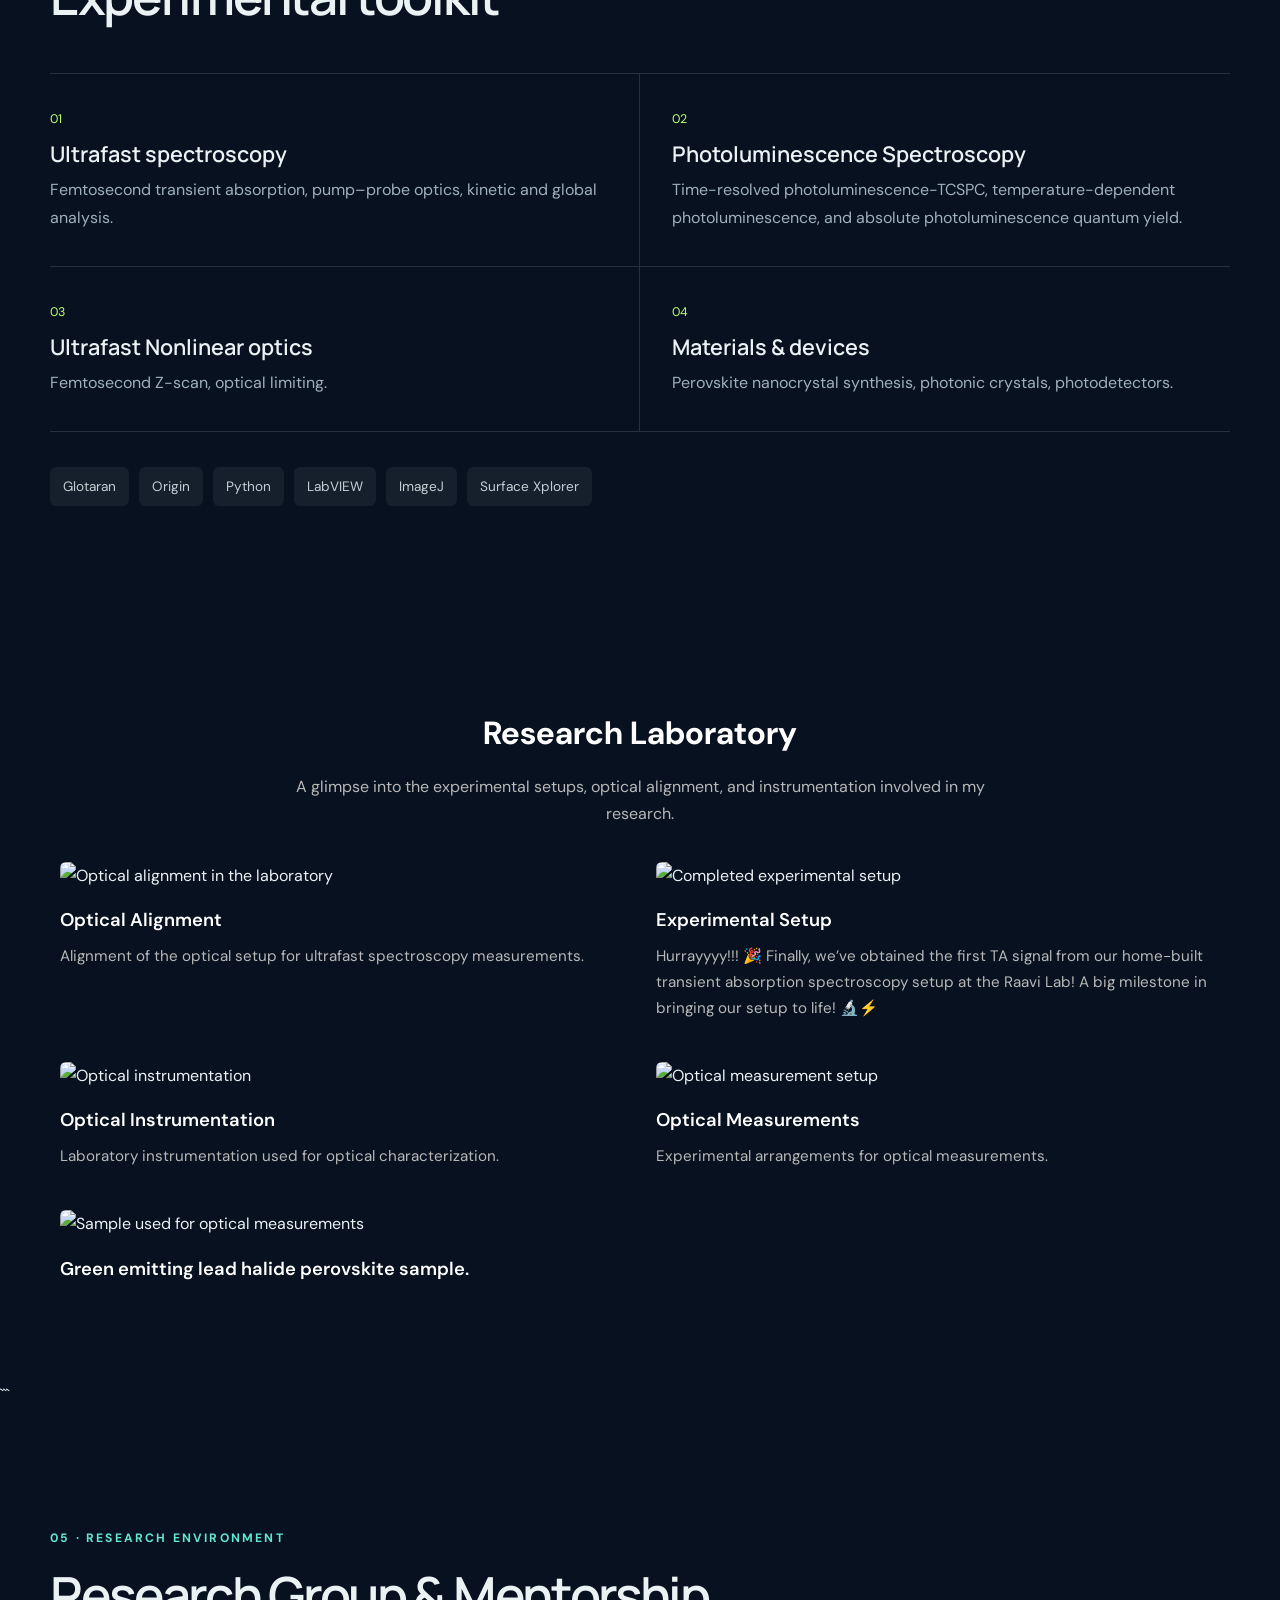
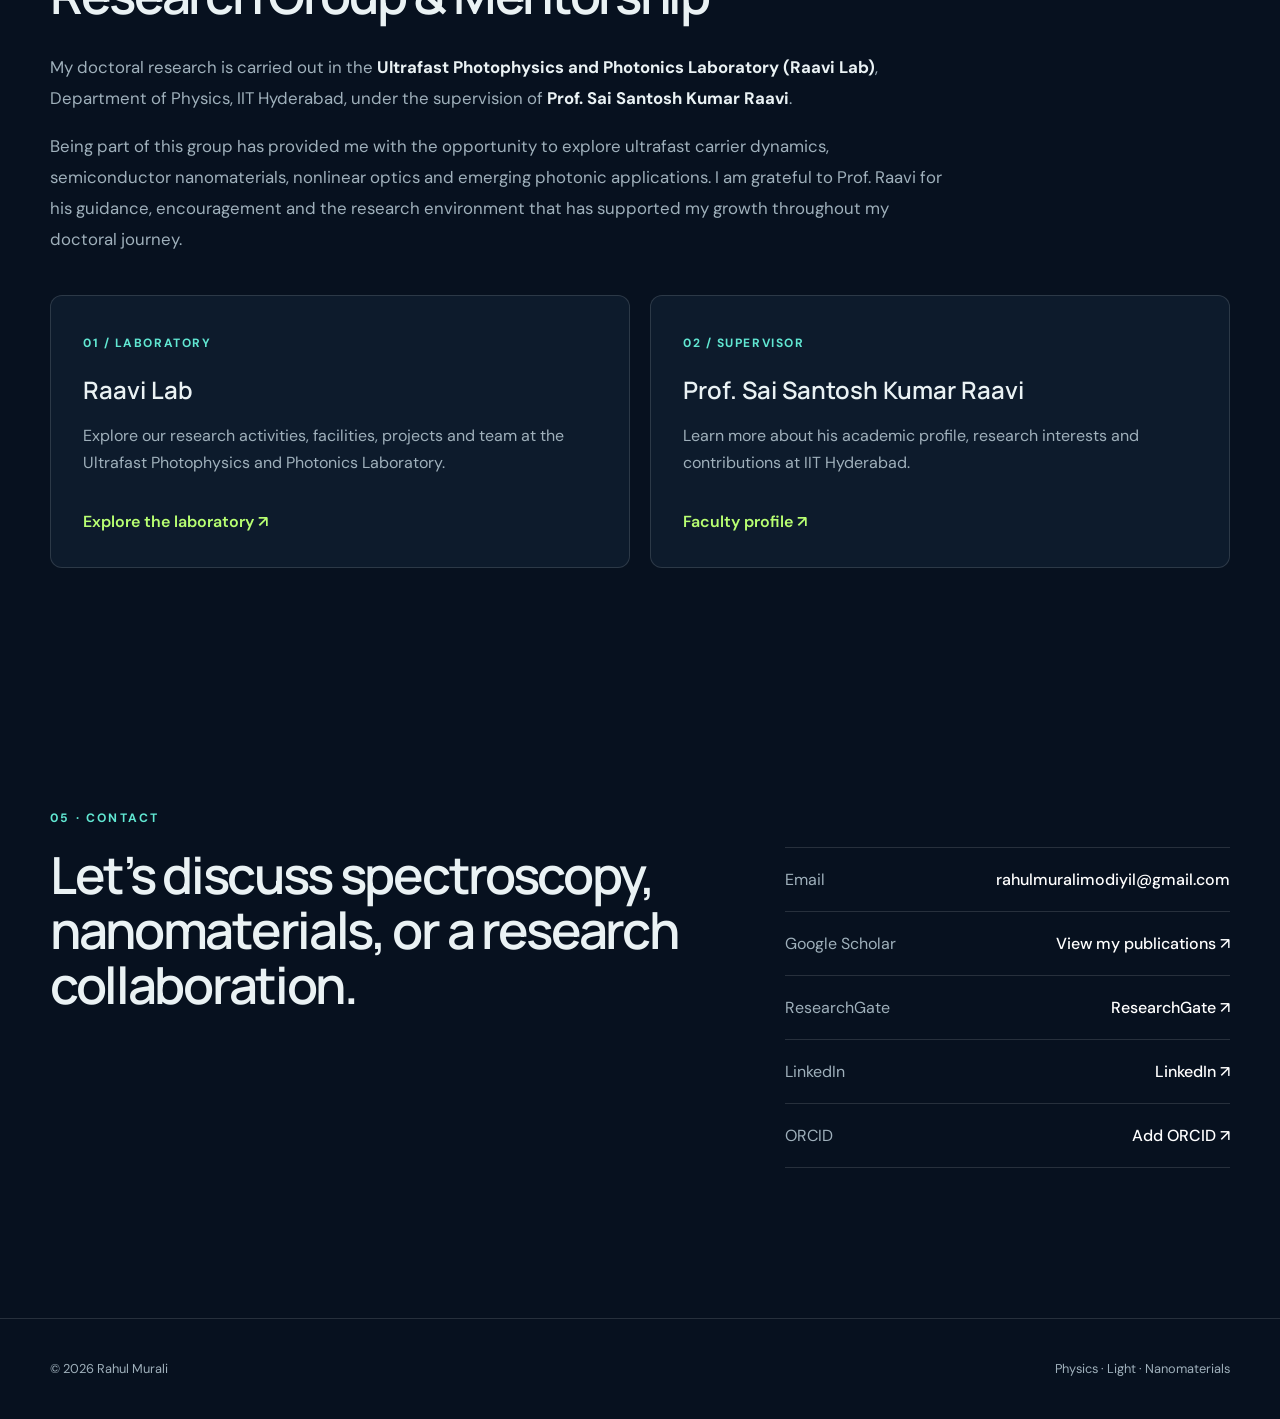
==== commit bcbf259f: "Update index.html" ====
--- a/index.html
+++ b/index.html
@@ -76,7 +76,7 @@
   <div class="about-content reveal">
     <figure class="profile-photo">
       <!-- Replace profile-photo.svg with your own photo; see EDITING-GUIDE.md. -->
-      <img src="Rahul%20pic.jpeg" alt="Portrait of Rahul Murali">
+      <img src="Rahul%20Profile%20%20pic.jpeg" alt="Portrait of Rahul Murali">
     </figure>
     <div class="body-copy">
       <p>I am a PhD scholar in the Department of Physics at IIT Hyderabad, working with Prof. Sai Santosh Kumar Raavi. My research asks how carriers, excitons, and multiexcitons evolve in nanoscale semiconductors—and how those dynamics can be deliberately engineered.</p>
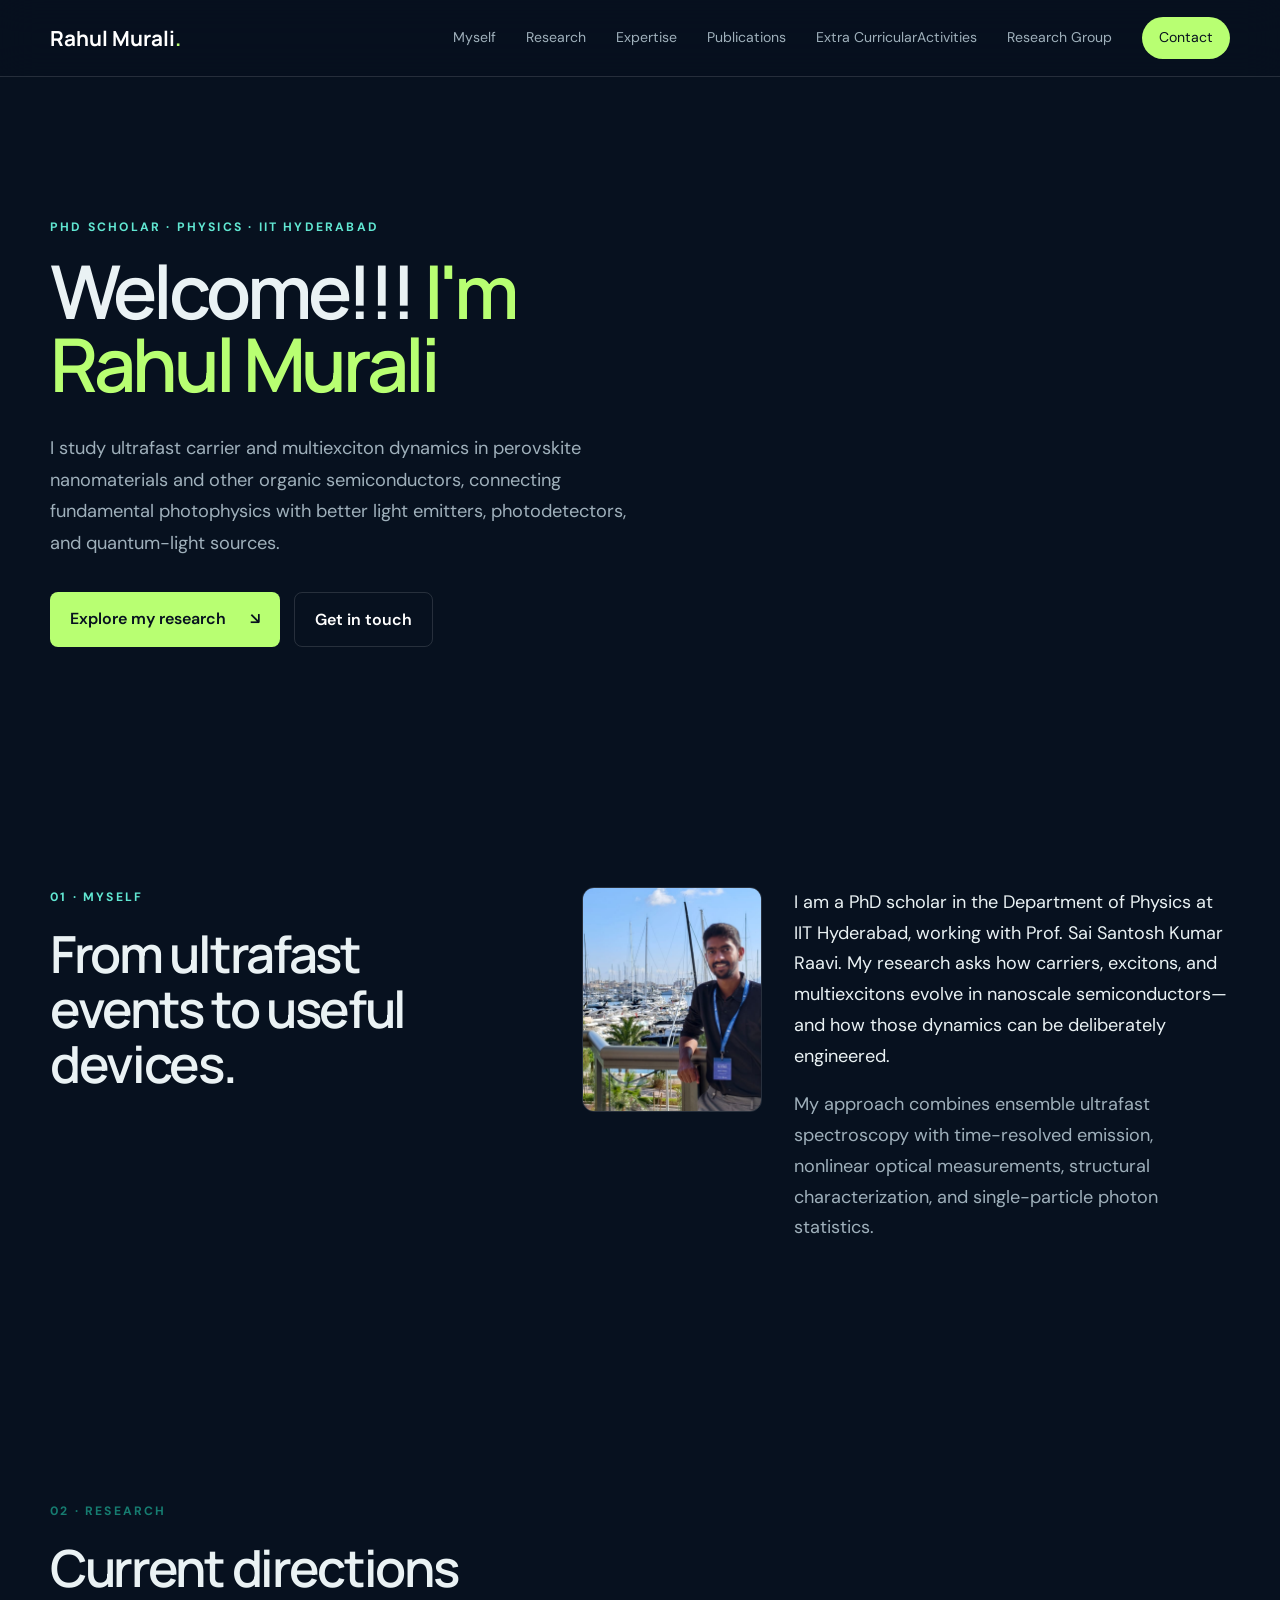
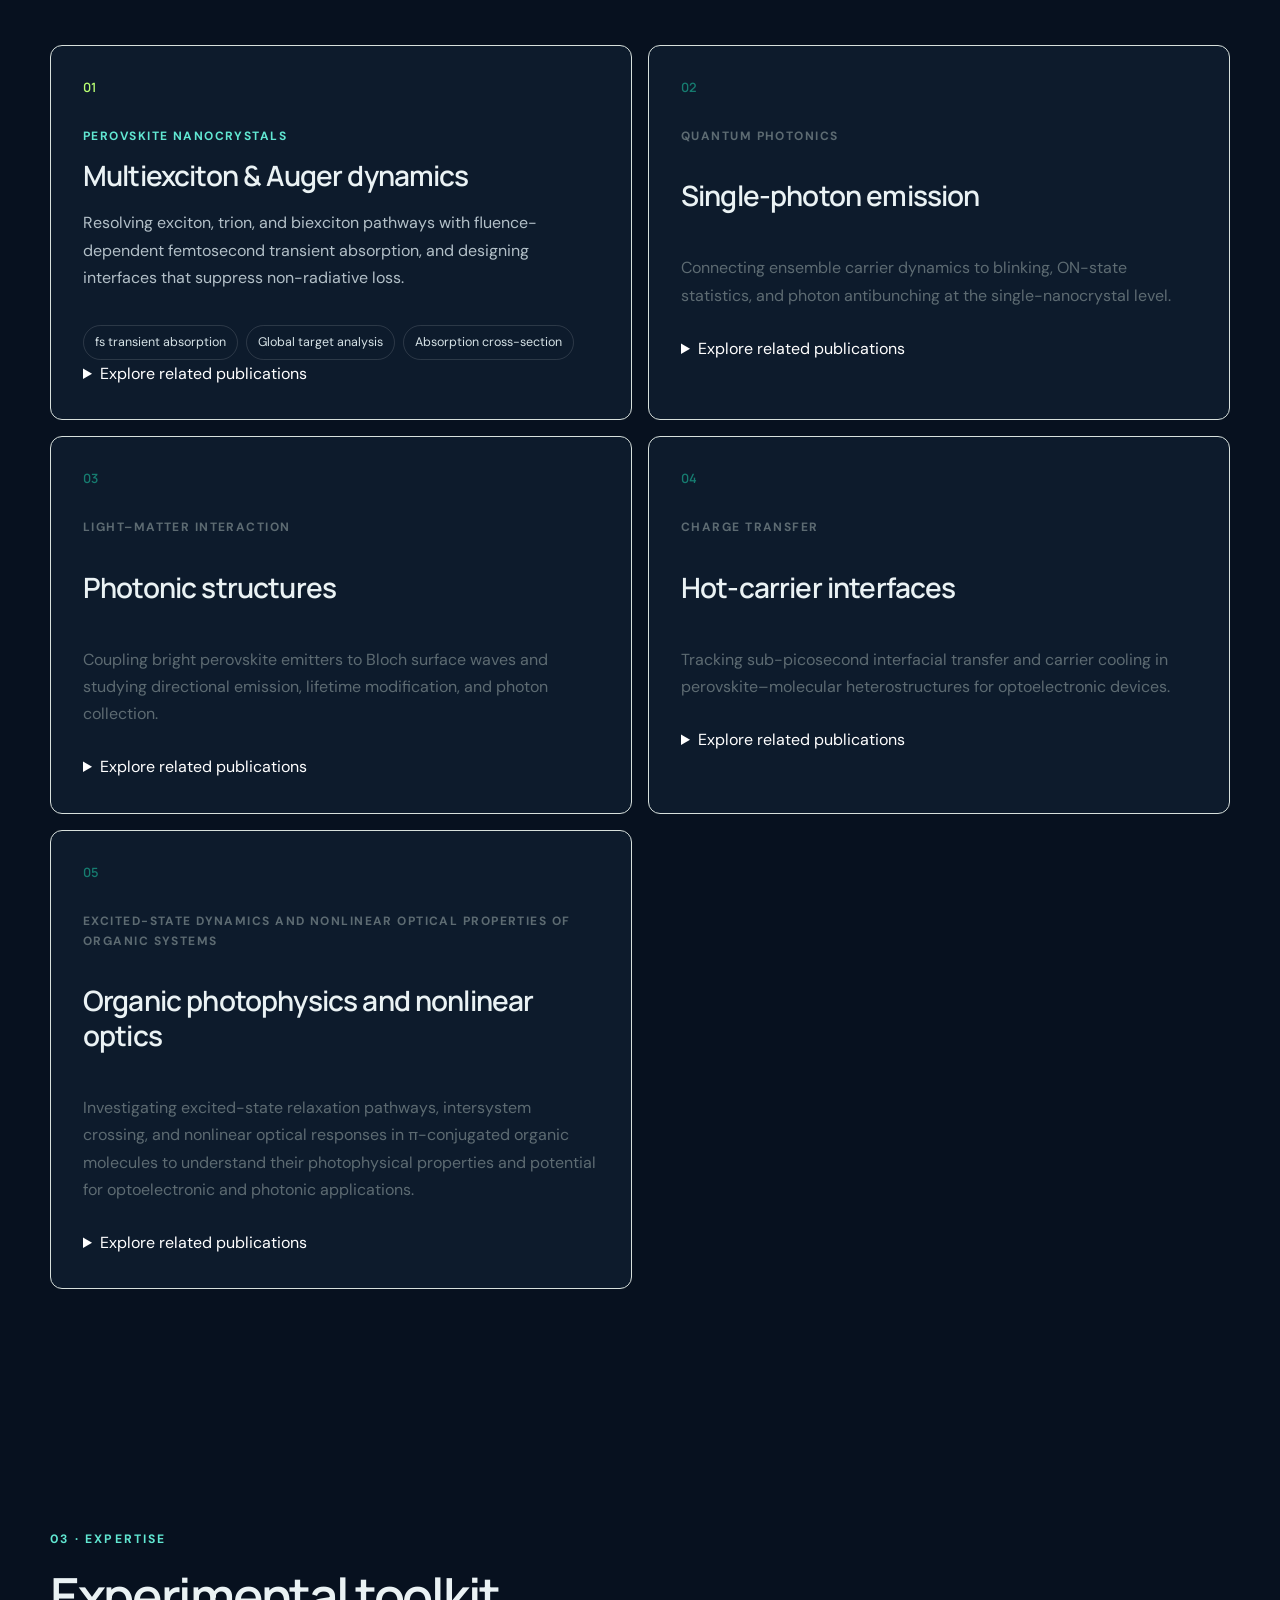
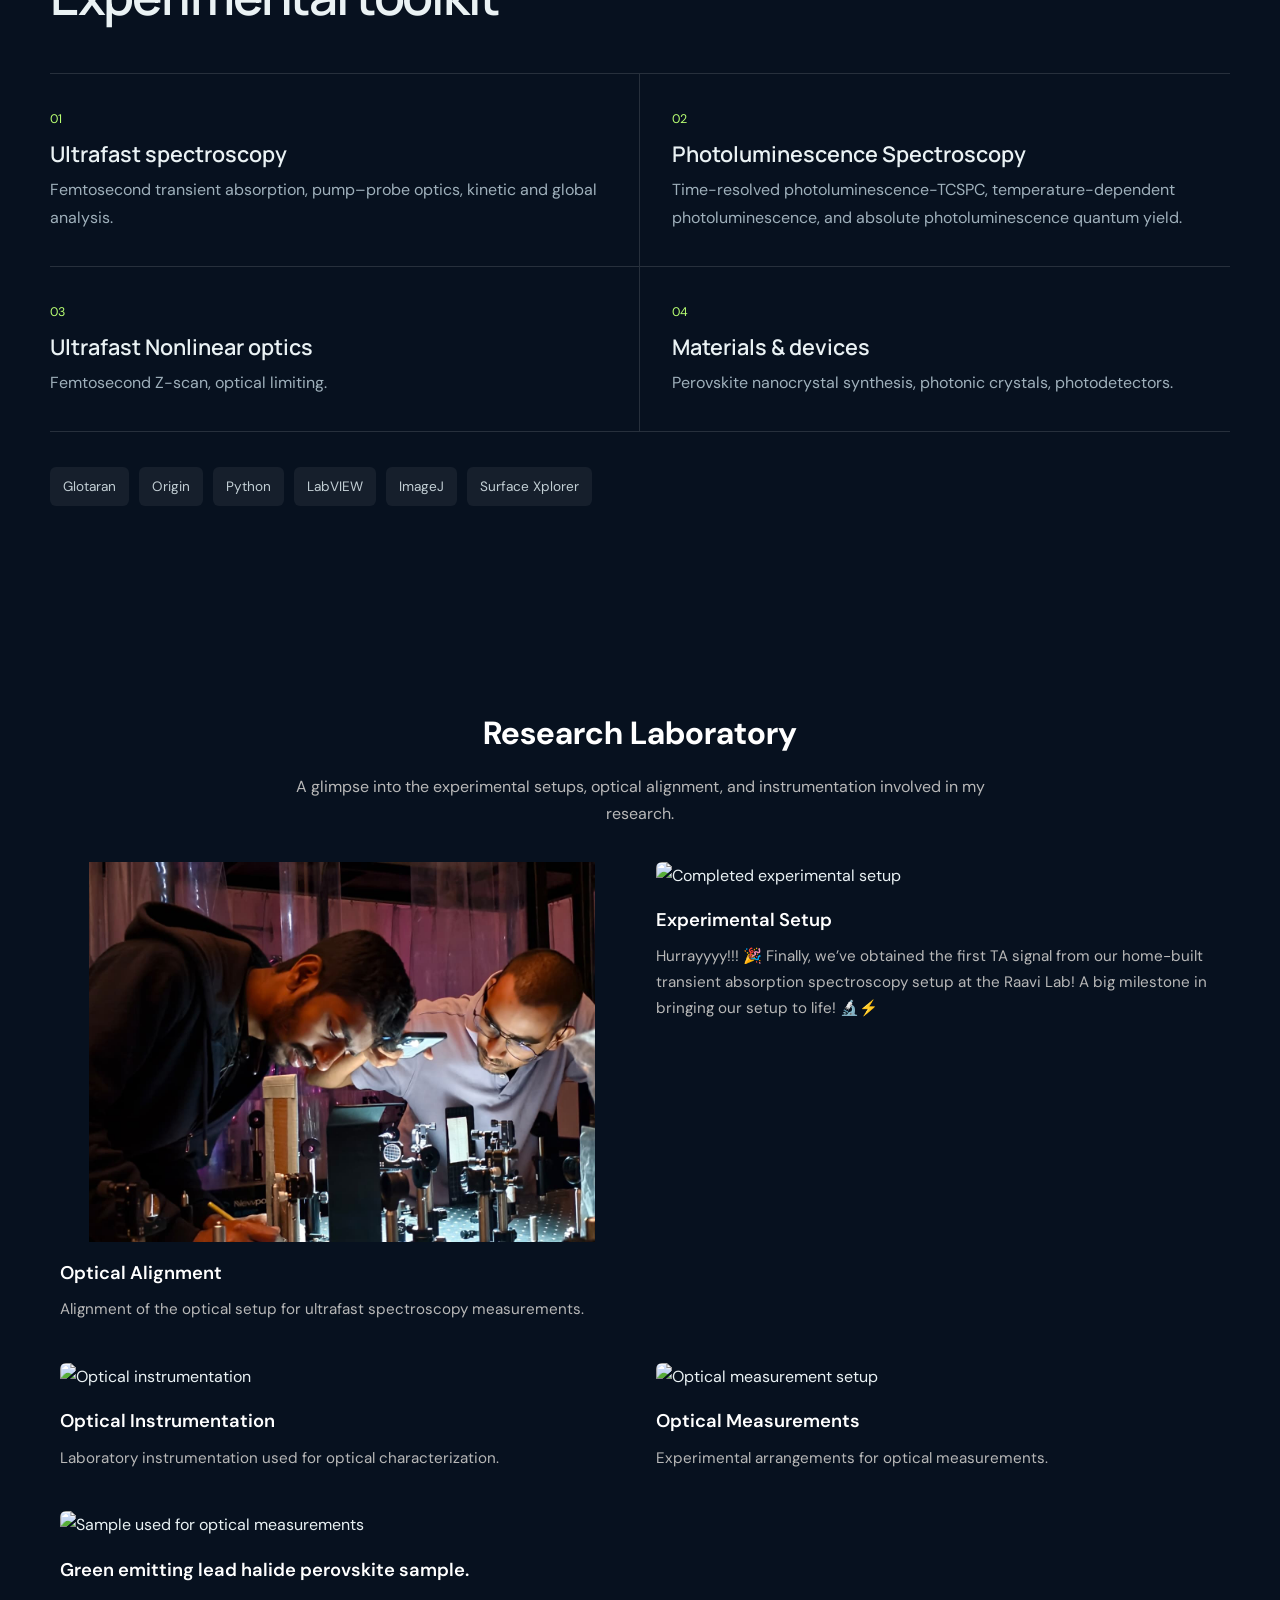
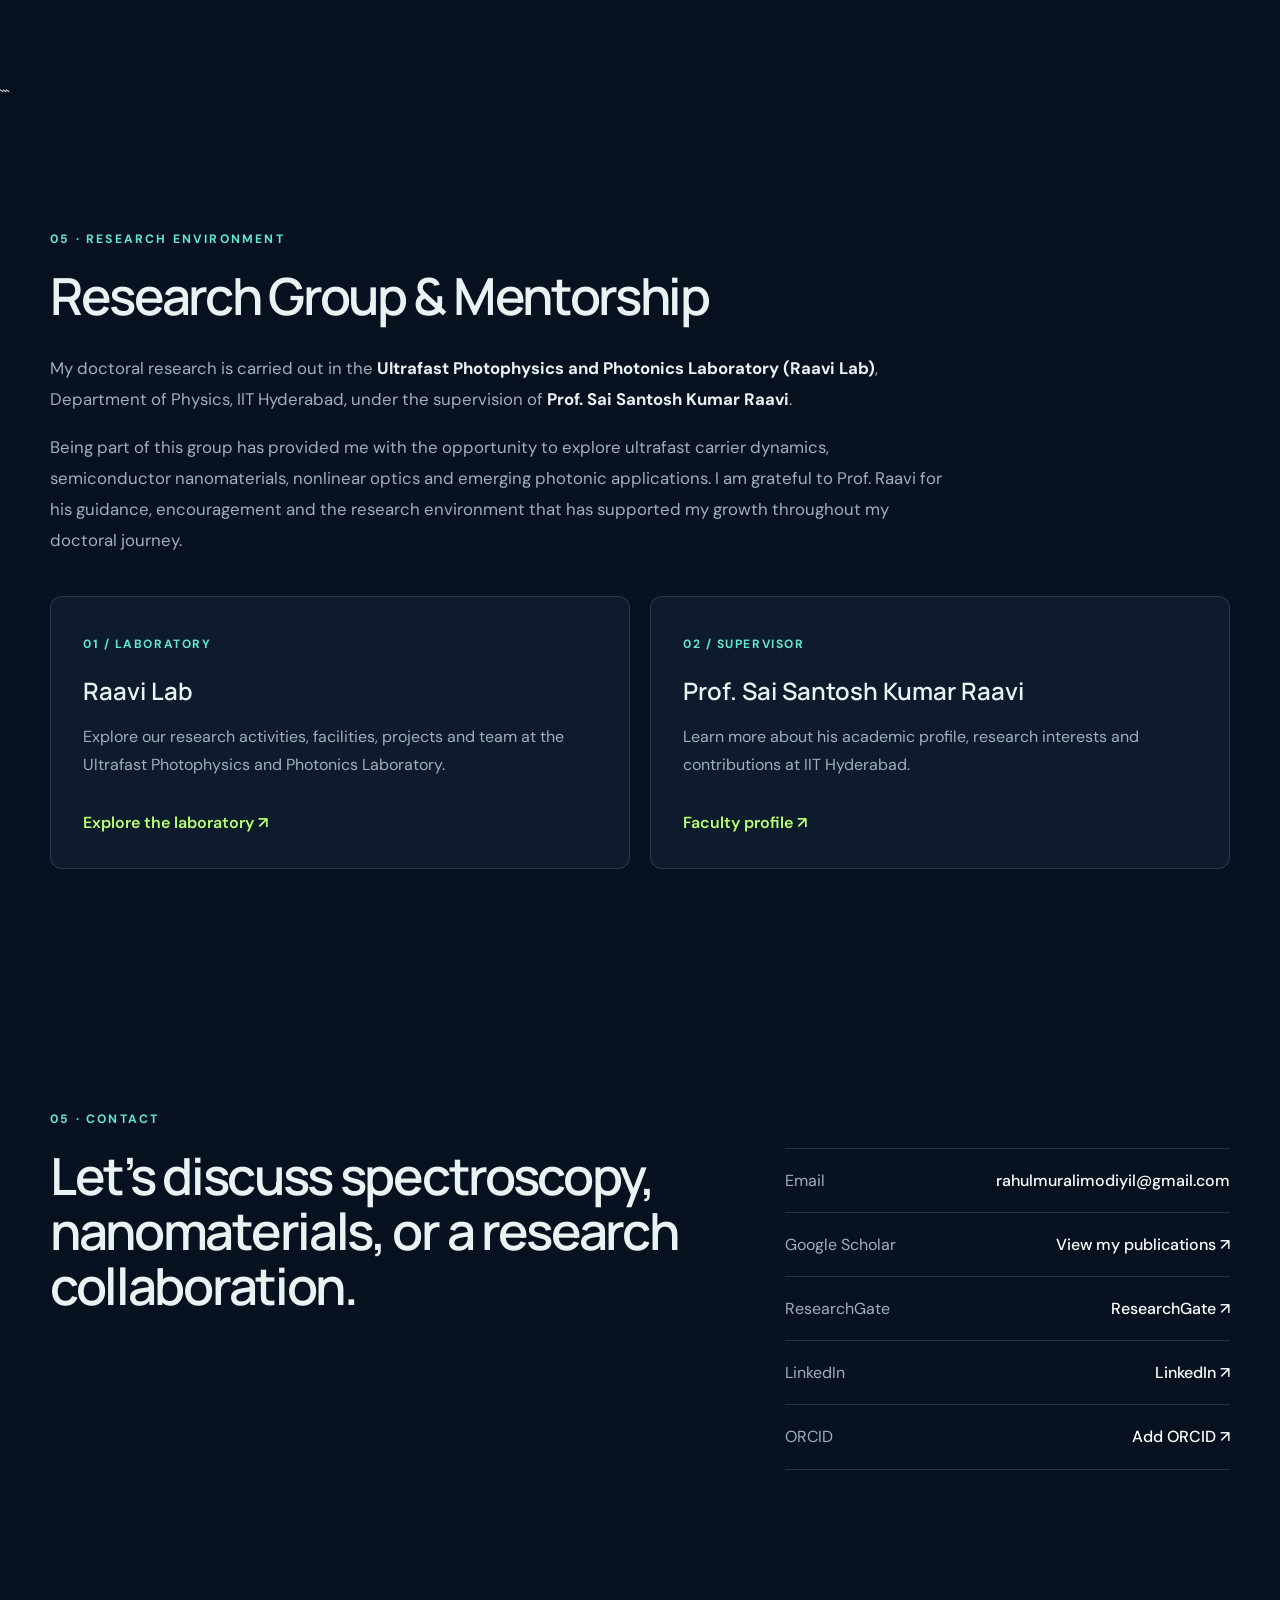
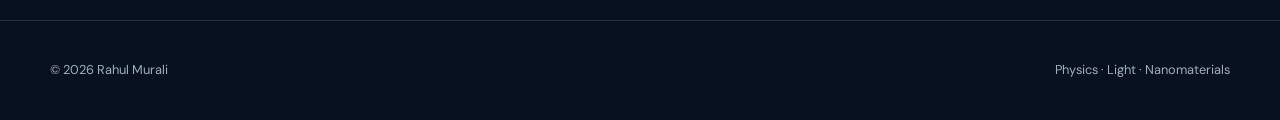
==== commit 79ac8fd7: "Update index.html" ====
--- a/index.html
+++ b/index.html
@@ -217,8 +217,8 @@
     <div class="gallery-container">
 
         <div class="gallery-card">
-            <img src="Images/alignment.jpeg"
-                 alt="Optical alignment in the laboratory">
+            <img src="alignment.jpeg"
+     alt="Optical alignment in the laboratory">
             <div class="gallery-caption">
                 <h3>Optical Alignment</h3>
                 <p>Alignment of the optical setup for ultrafast spectroscopy measurements.</p>
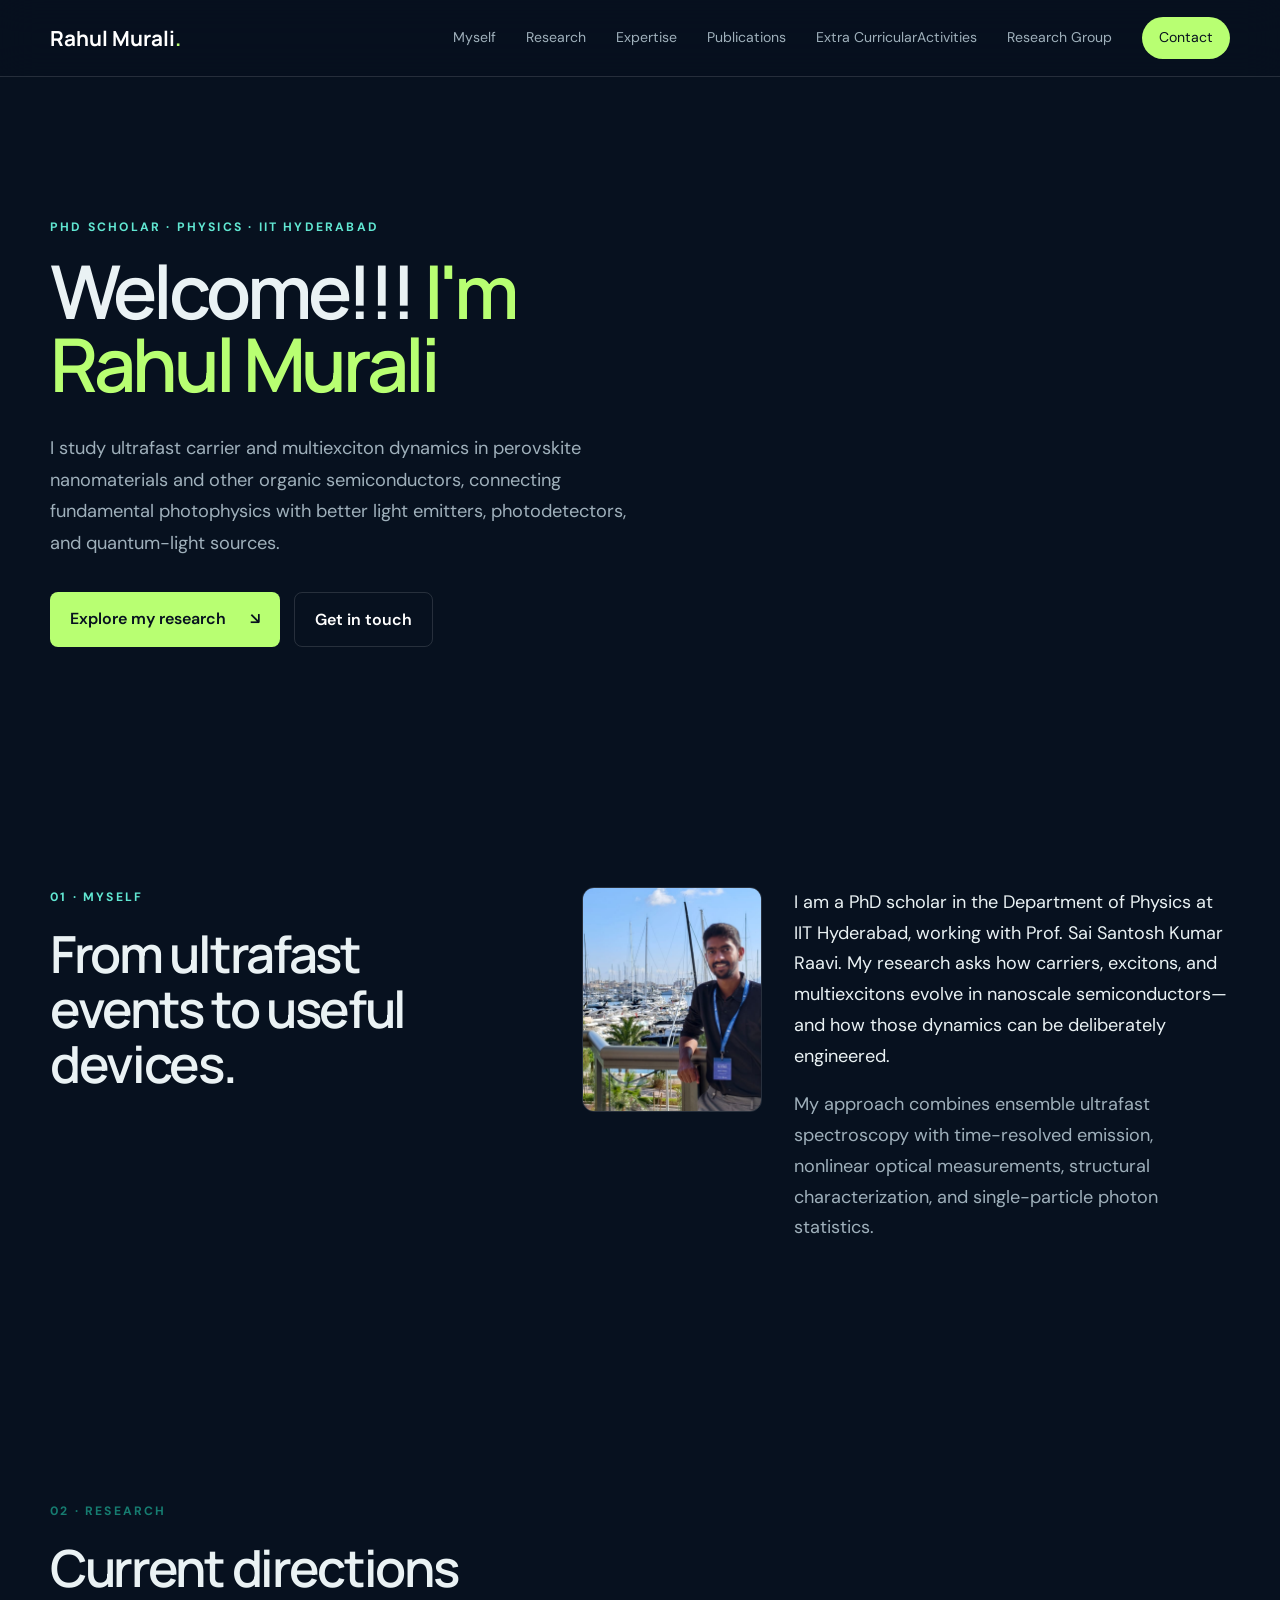
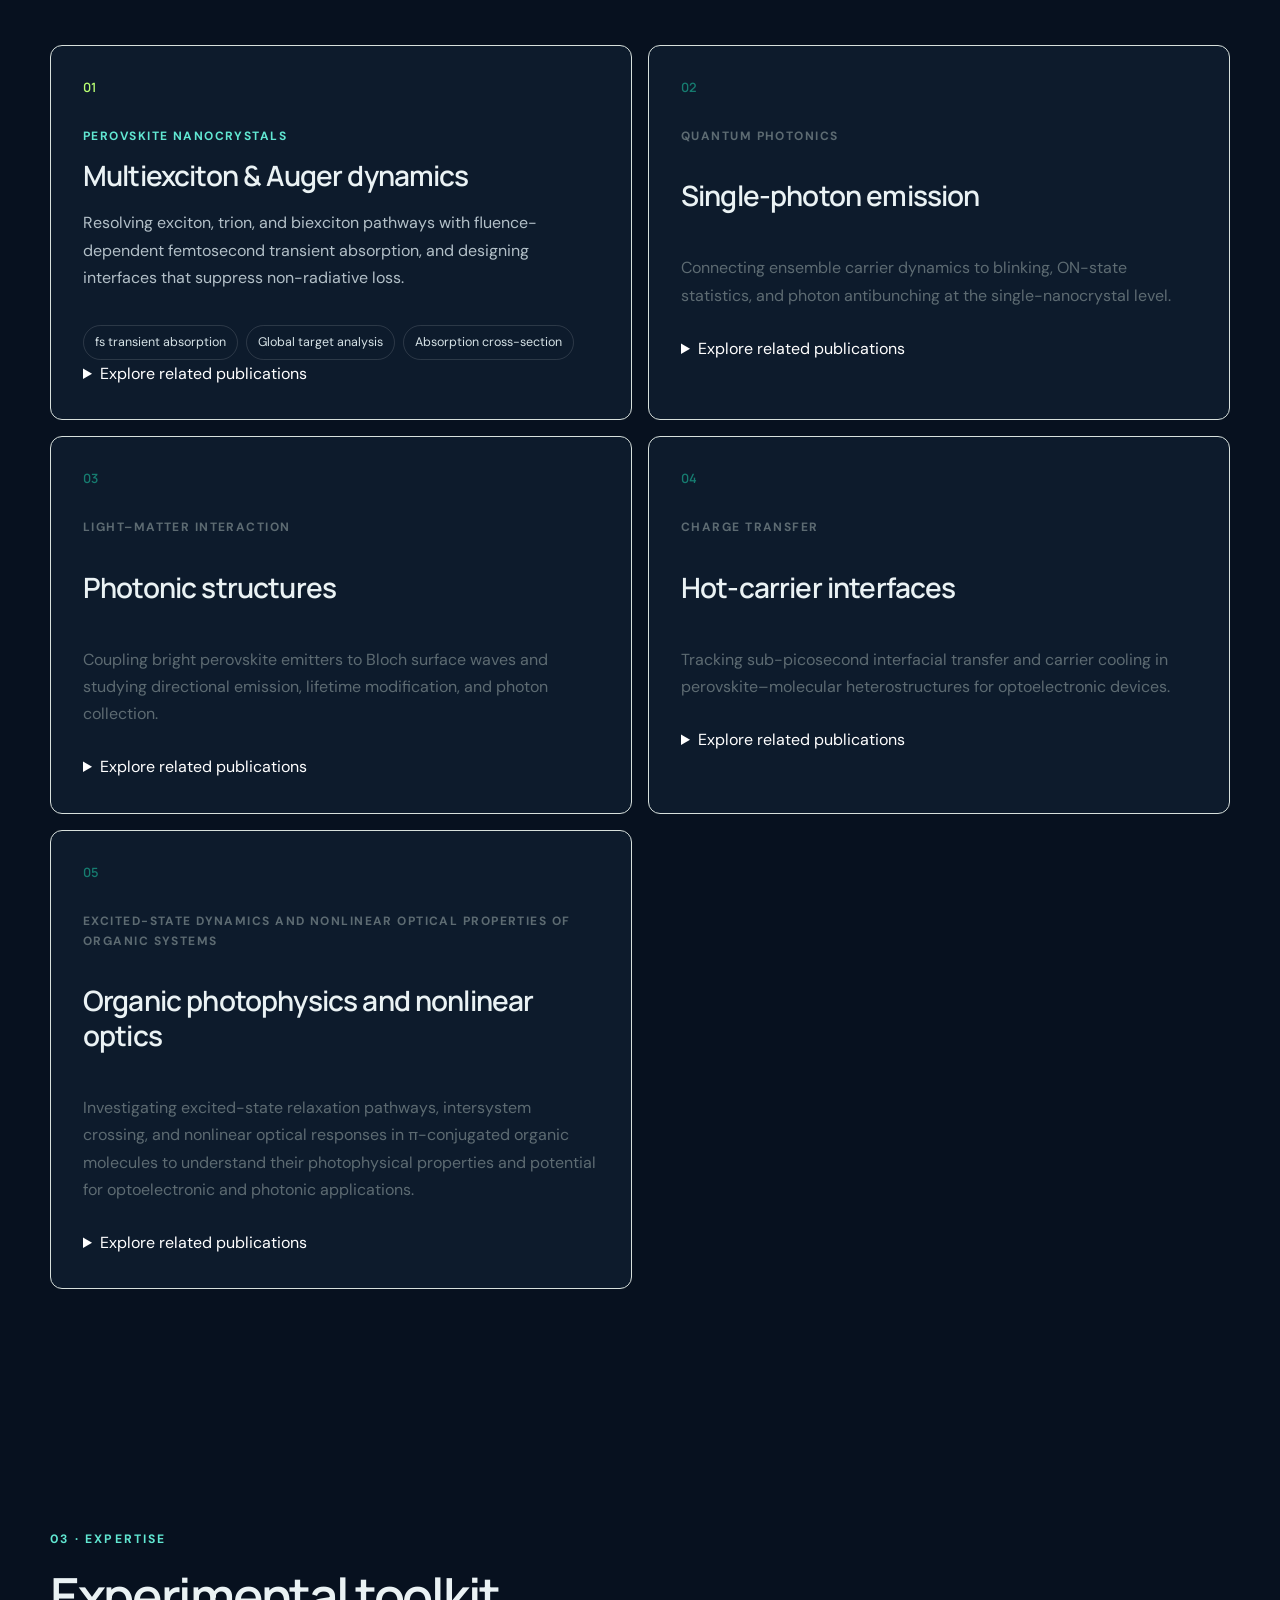
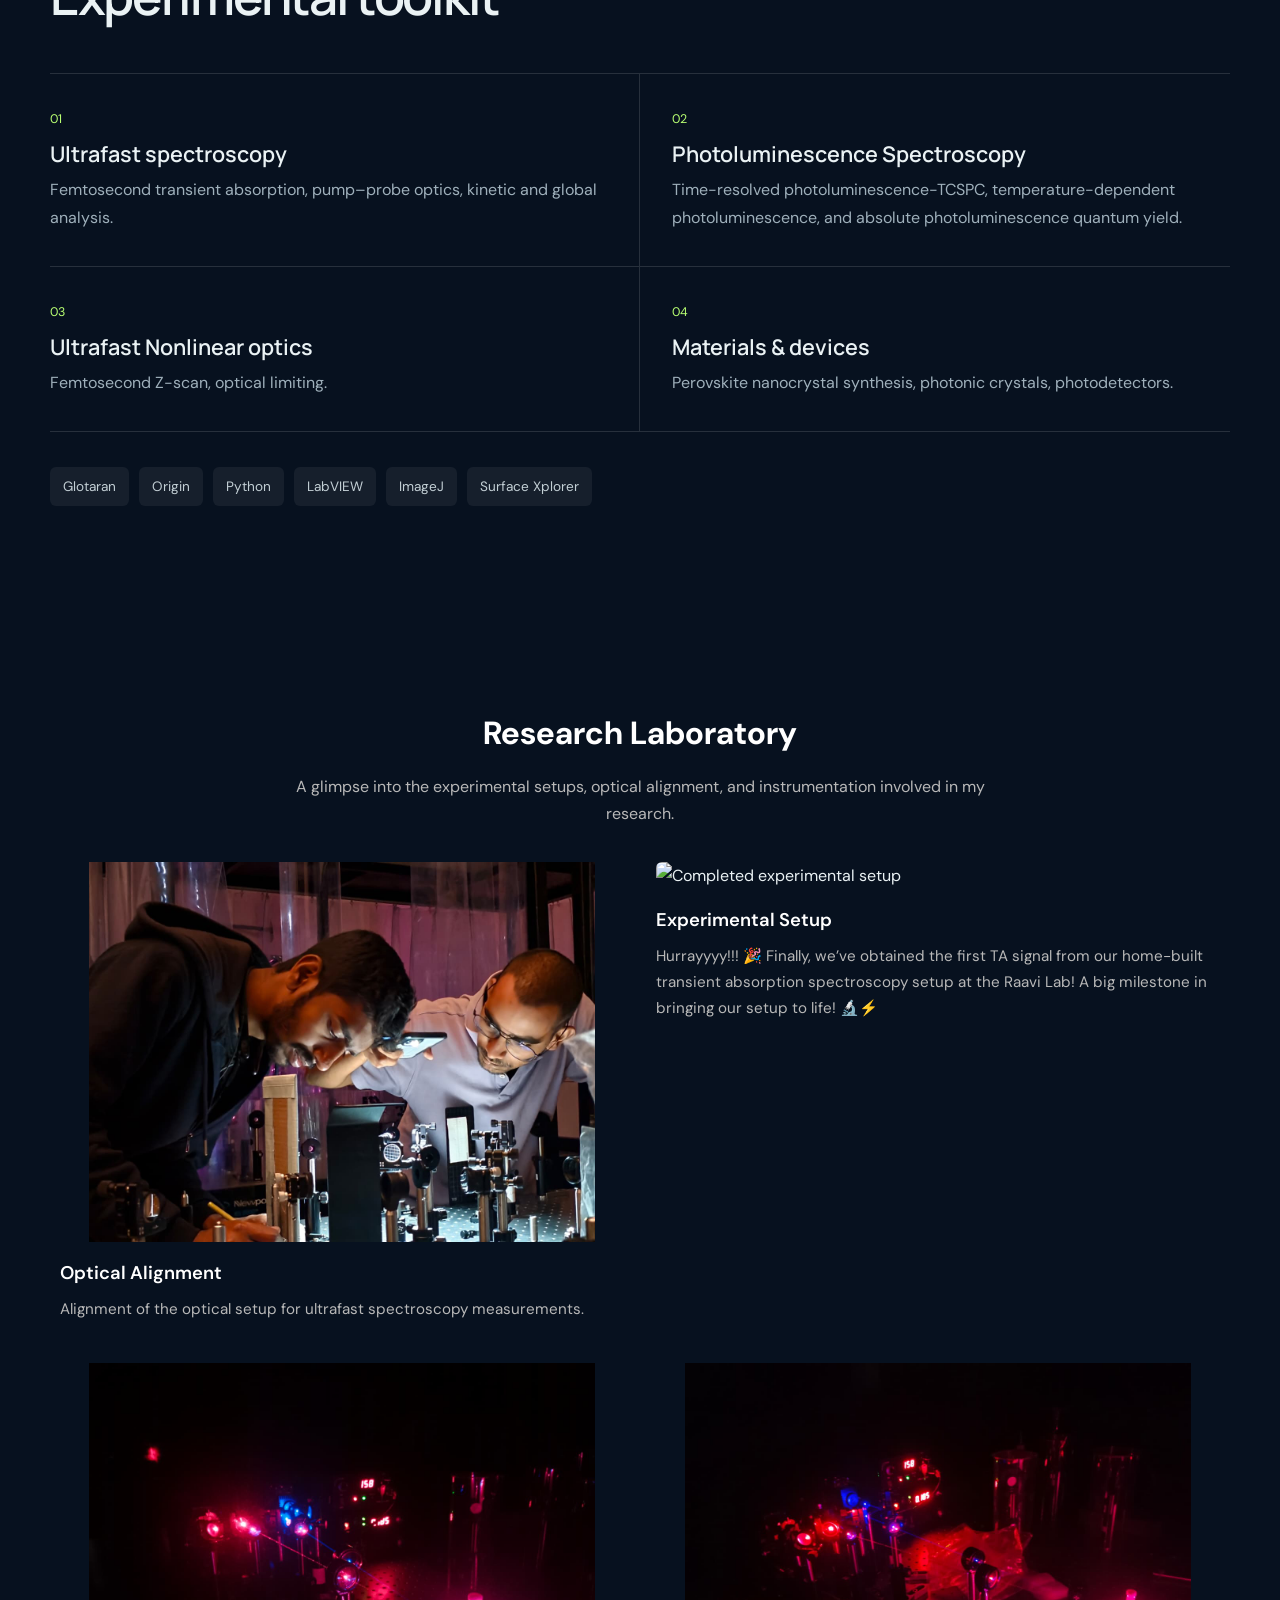
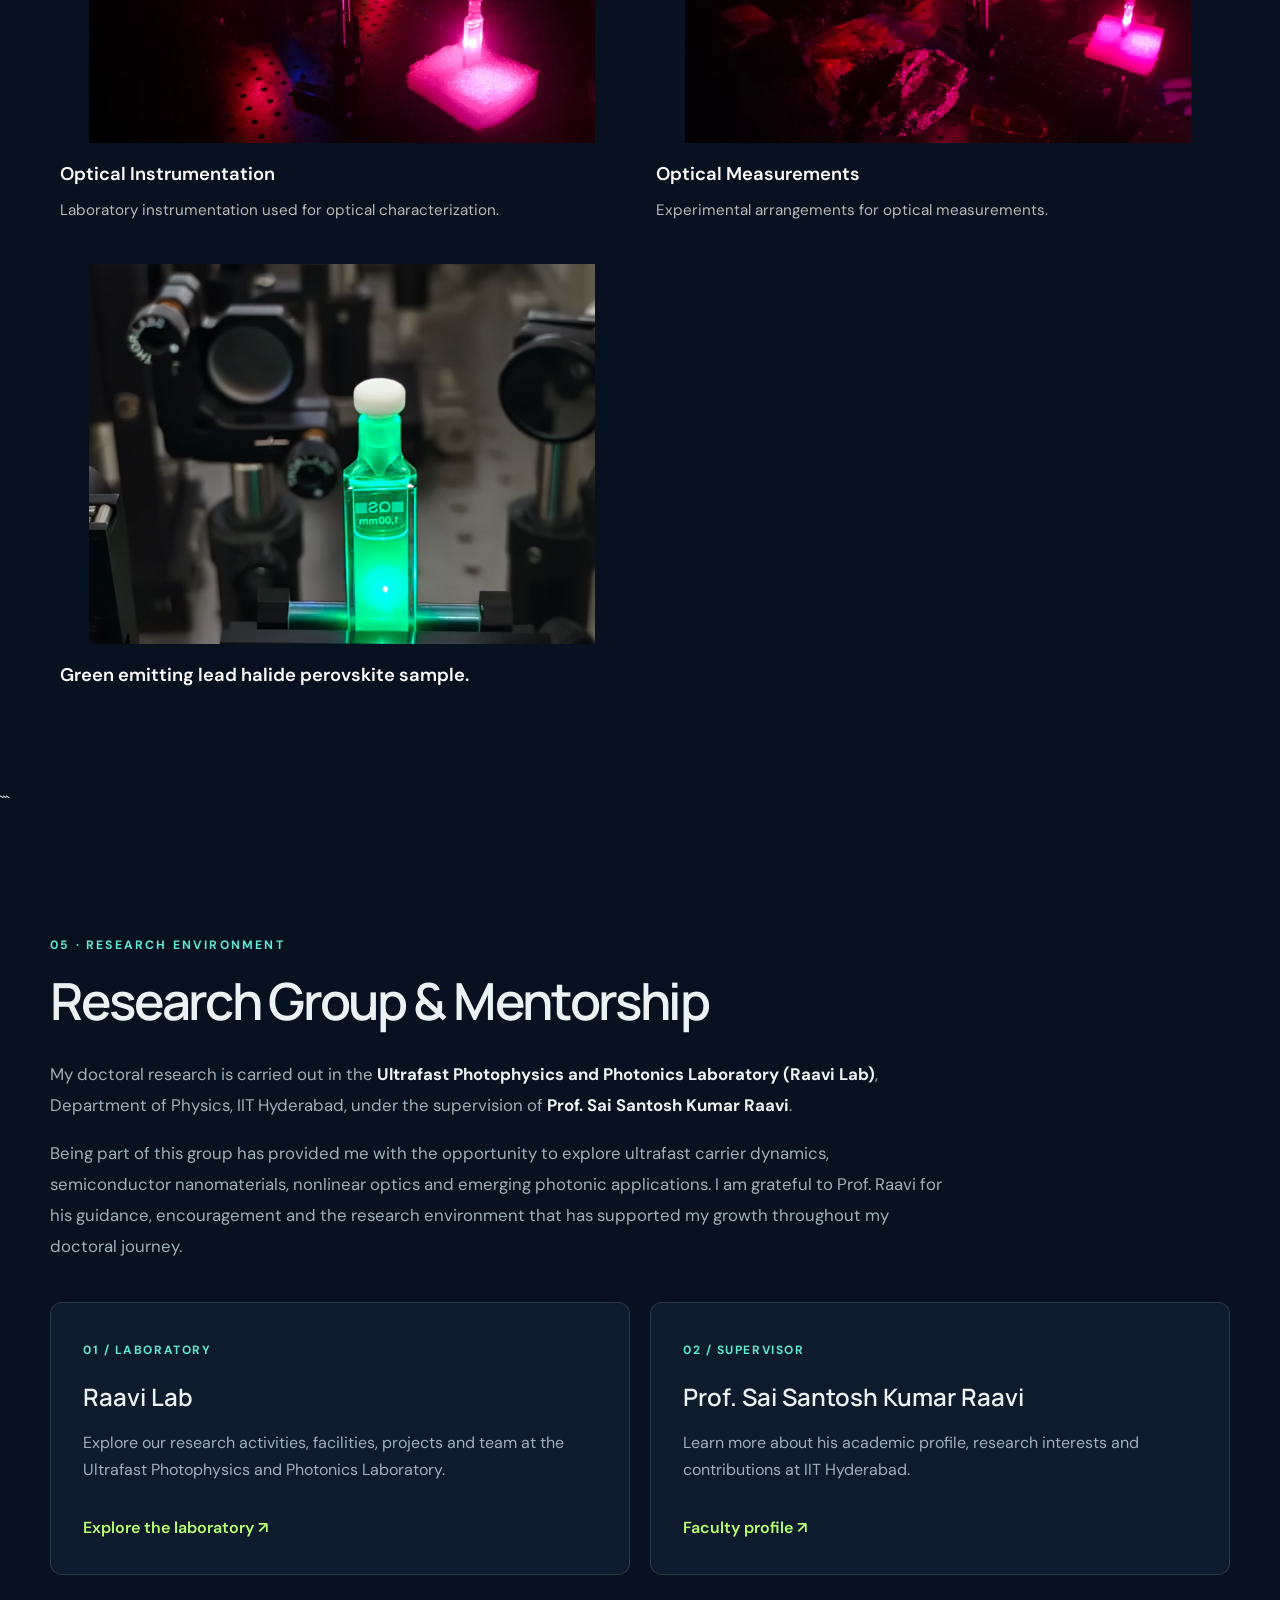
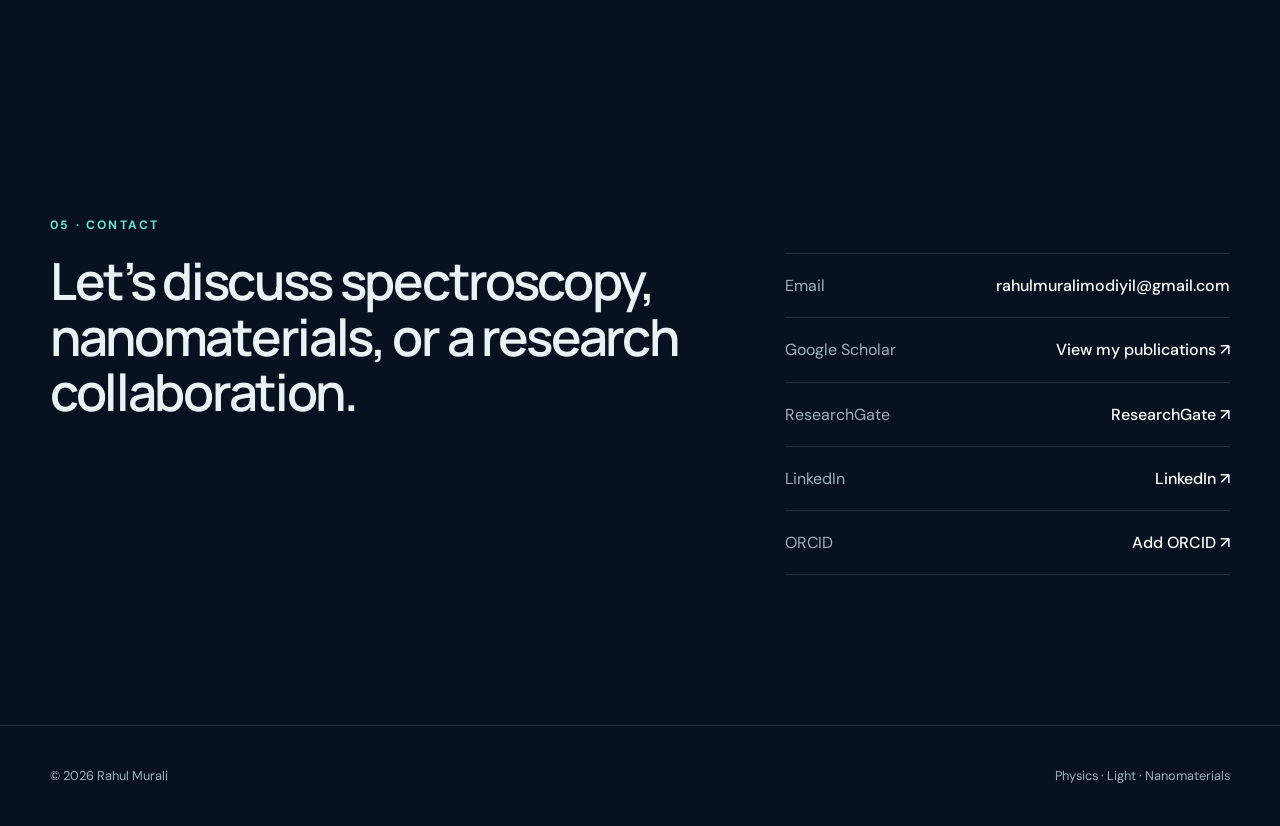
==== commit e13dbc7e: "Update index.html" ====
--- a/index.html
+++ b/index.html
@@ -226,7 +226,7 @@
         </div>
 
         <div class="gallery-card">
-            <img src="Images/After making setup.jpeg"
+            <img src="After%20making%20setup.jpegg"
                  alt="Completed experimental setup">
             <div class="gallery-caption">
                 <h3>Experimental Setup</h3>
@@ -235,7 +235,7 @@
         </div>
 
         <div class="gallery-card">
-            <img src="Images/SSPM.jpeg"
+            <img src="SSPM.jpeg"
                  alt="Optical instrumentation">
             <div class="gallery-caption">
                 <h3>Optical Instrumentation</h3>
@@ -244,7 +244,7 @@
         </div>
 
         <div class="gallery-card">
-            <img src="Images/SSPM-2.jpeg"
+            <img src="SSPM-2.jpeg"
                  alt="Optical measurement setup">
             <div class="gallery-caption">
                 <h3>Optical Measurements</h3>
@@ -253,7 +253,7 @@
         </div>
 
         <div class="gallery-card">
-            <img src="Images/Sample.jpeg"
+            <img src="Sample.jpeg"
                  alt="Sample used for optical measurements">
             <div class="gallery-caption">
                 <h3>Green emitting lead halide perovskite sample.</h3>
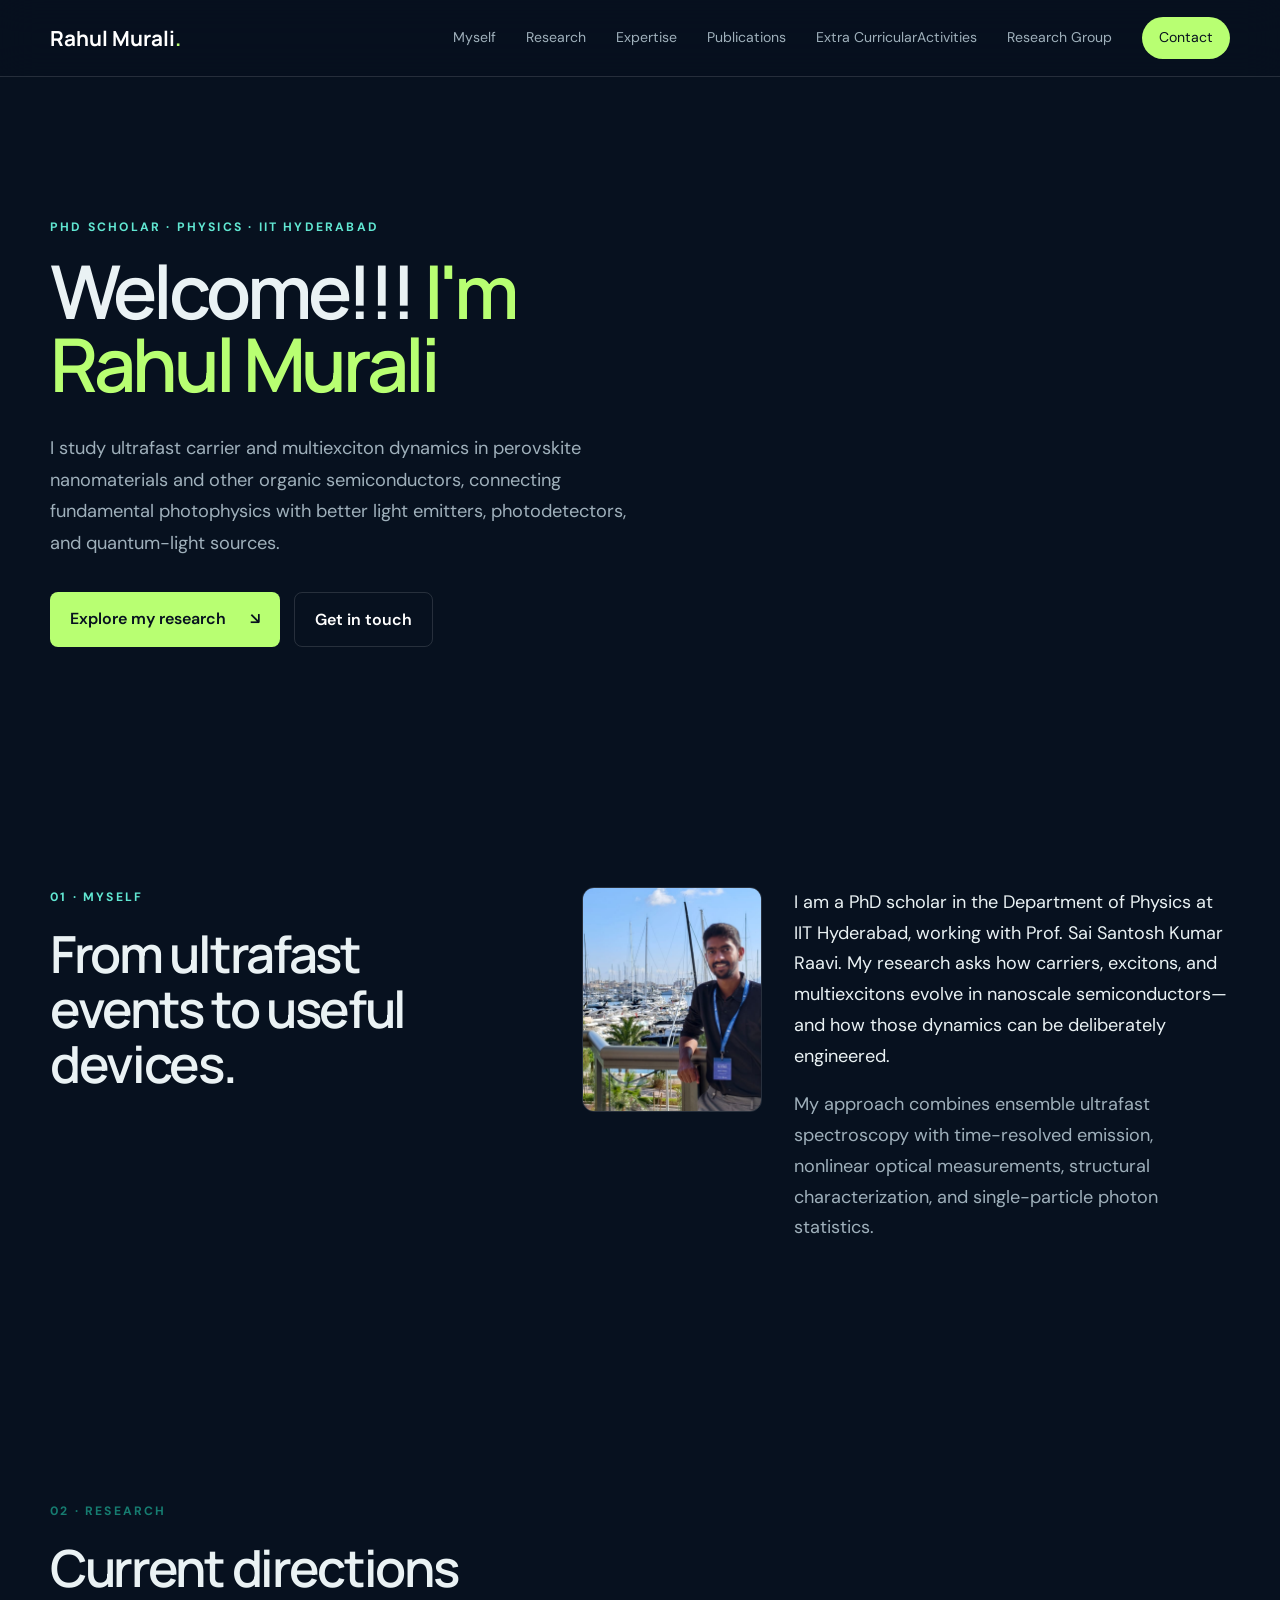
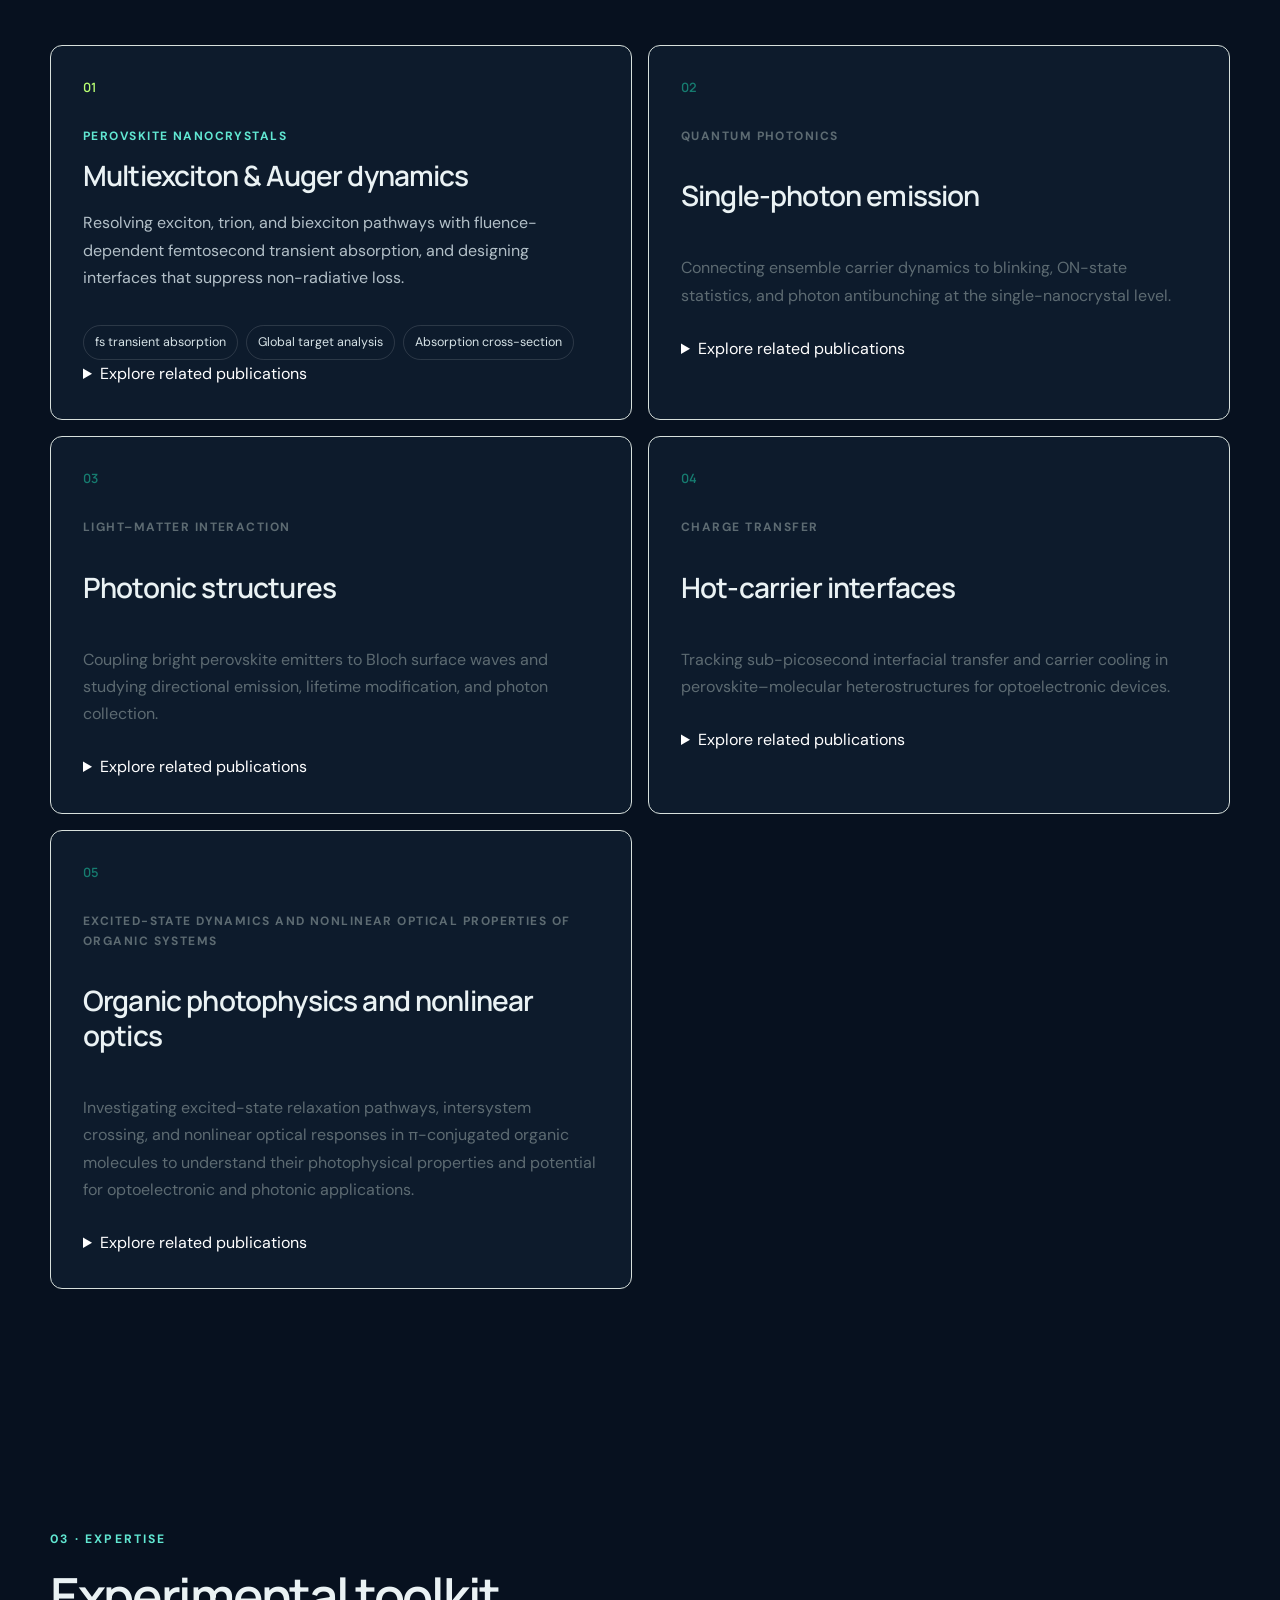
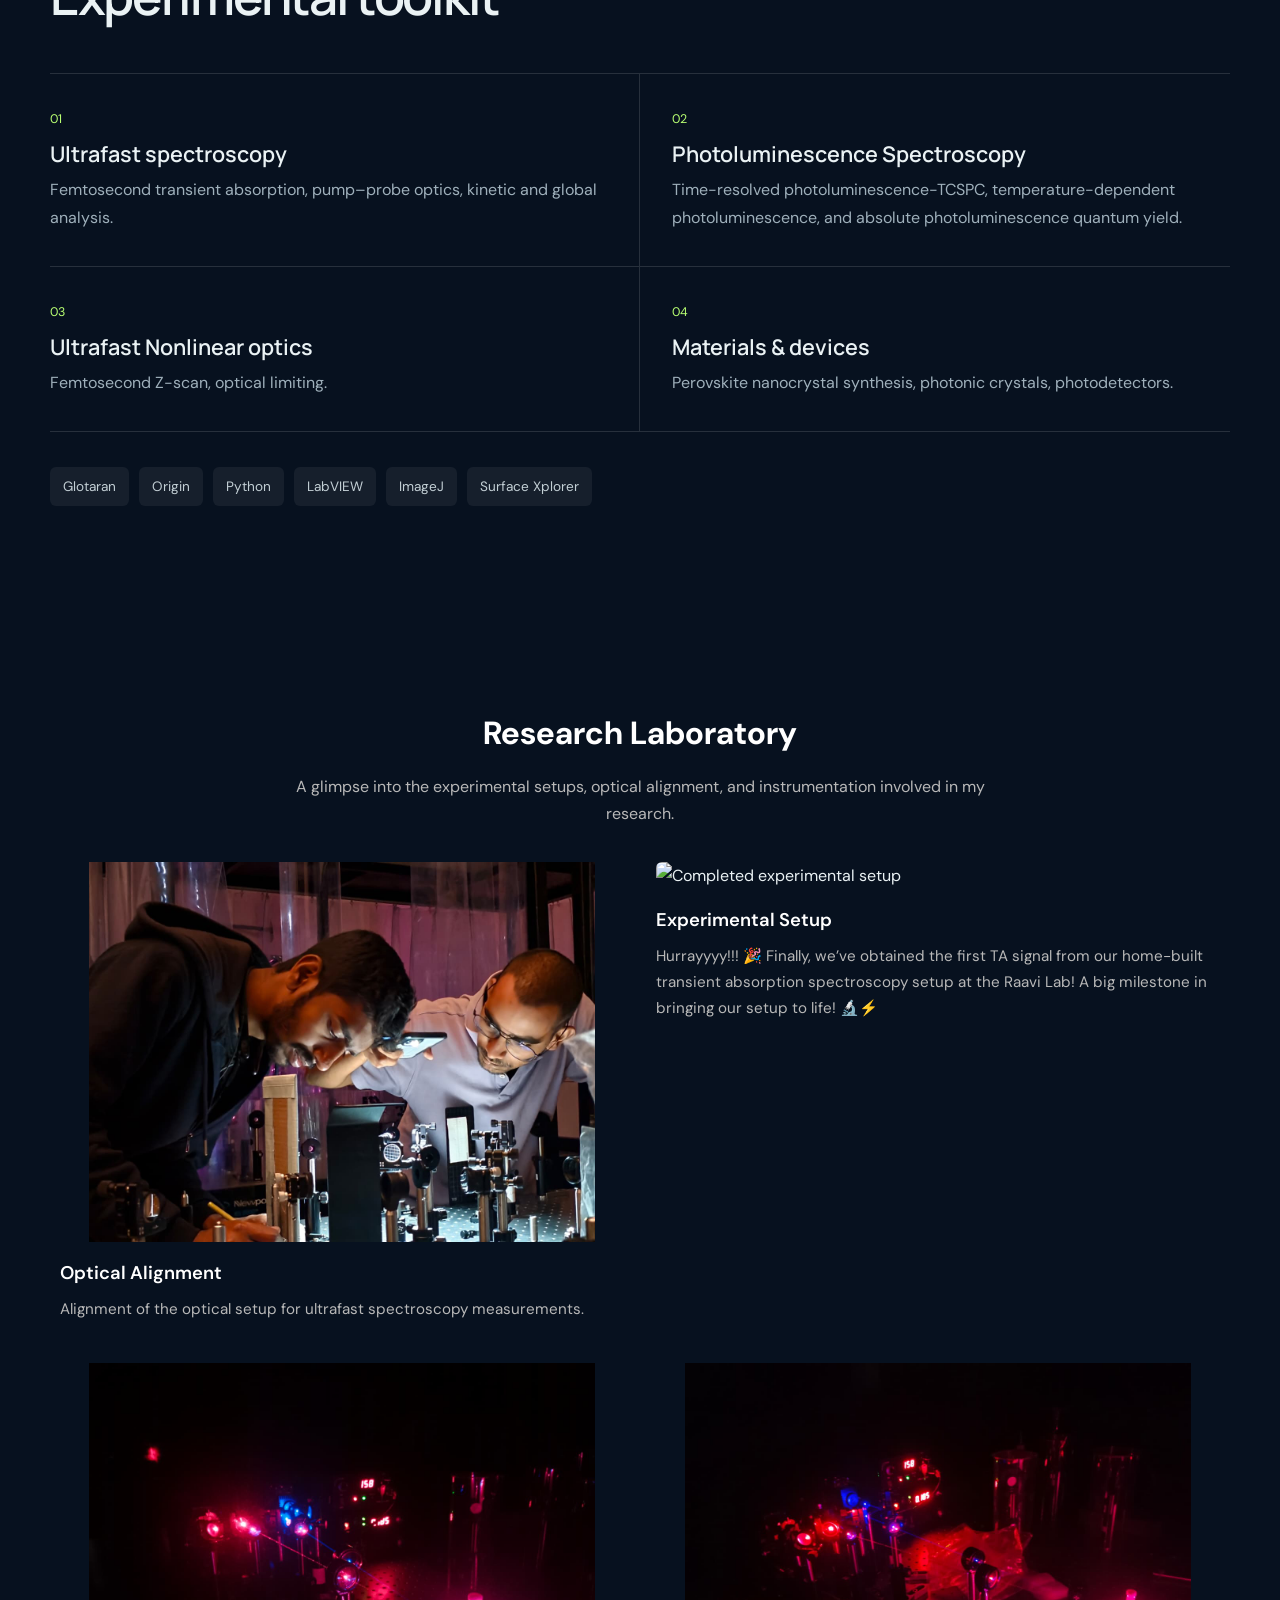
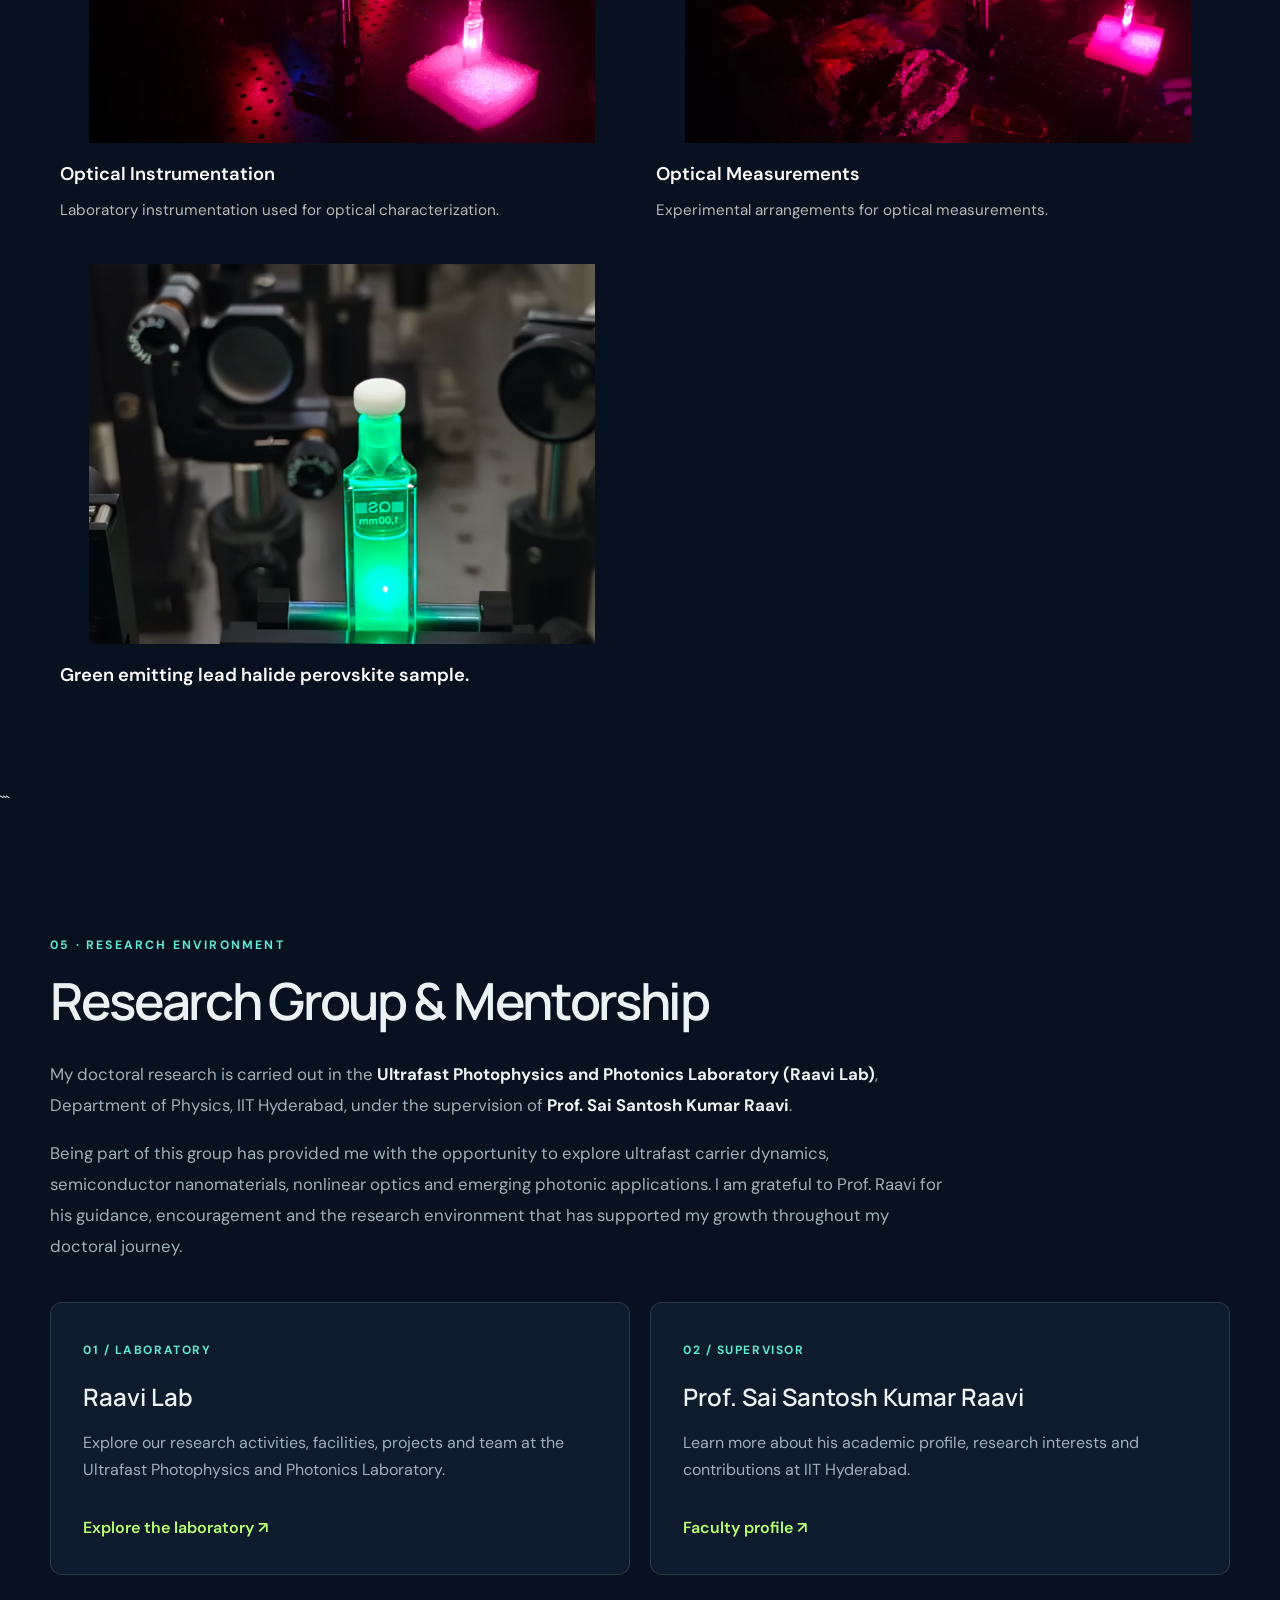
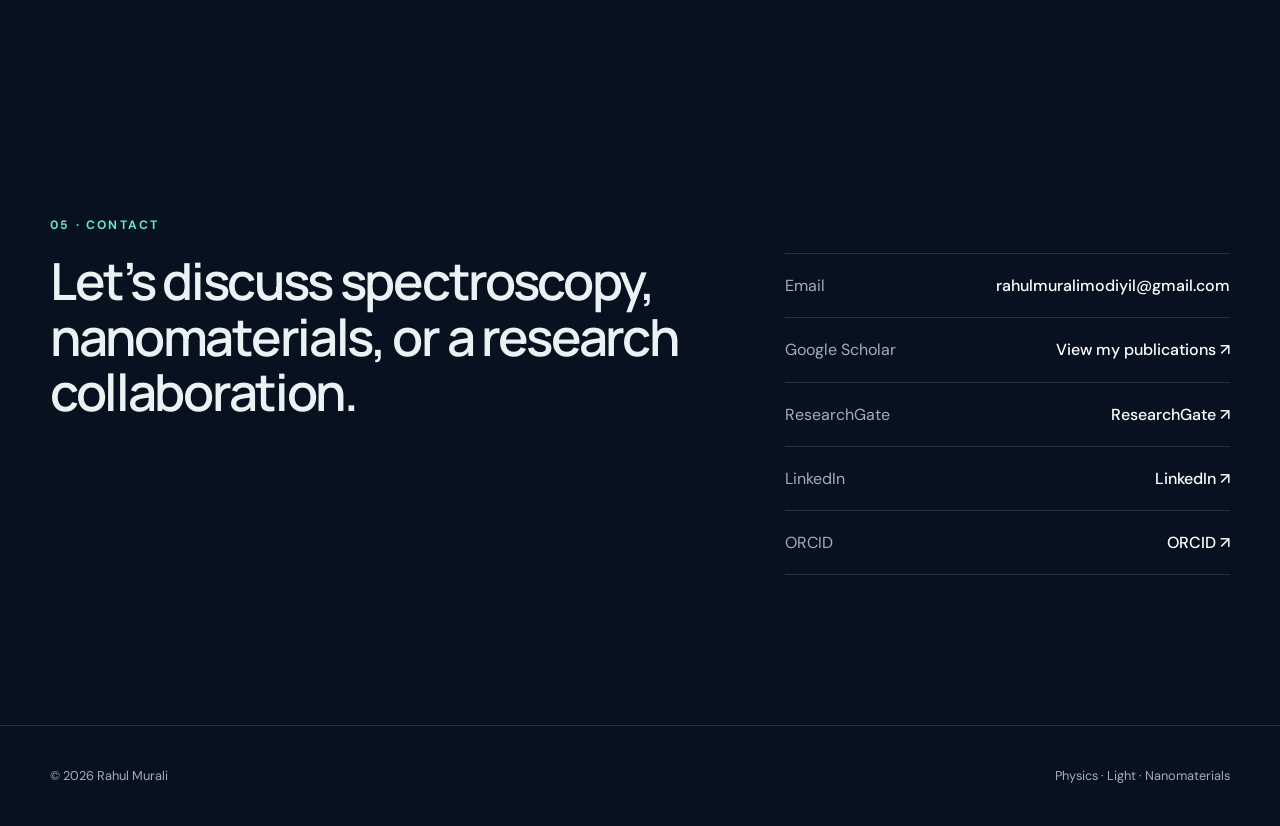
==== commit 2818b118: "Update index.html" ====
--- a/index.html
+++ b/index.html
@@ -1,6 +1,15 @@
 <!doctype html>
 <html lang="en">
 <head>
+  <!-- Google Analytics -->
+<script async src="https://www.googletagmanager.com/gtag/js?id=G-M84KDN2SRV"></script>
+<script>
+  window.dataLayer = window.dataLayer || [];
+  function gtag(){dataLayer.push(arguments);}
+  gtag('js', new Date());
+
+  gtag('config', 'G-M84KDN2SRV');
+</script>
   <meta charset="UTF-8">
   <meta name="viewport" content="width=device-width, initial-scale=1.0">
   <meta name="description" content="Rahul Murali — PhD scholar in Physics working on ultrafast spectroscopy, perovskite nanocrystals, nonlinear optics, and quantum emitters.">
@@ -435,11 +444,11 @@
       <div class="contact-grid reveal">
         <h2>Let’s discuss spectroscopy, nanomaterials, or a research collaboration.</h2>
         <div class="contact-links">
-          <a href="mailto:your.email@example.com"><span>Email</span><strong>rahulmuralimodiyil@gmail.com</strong></a>
+          <a href="to:your.email@example.com"><span>Email</span><strong>rahulmuralimodiyil@gmail.com</strong></a>
           <a href="https://scholar.google.com/citations?user=HzroUTEAAAAJ&hl=en&oi=ao"><span>Google Scholar</span><strong>View my publications ↗</strong></a>
           <a href="https://www.researchgate.net/profile/Rahul-Murali-6"><span>ResearchGate</span><strong>ResearchGate ↗</strong></a>
           <a href="https://www.linkedin.com/in/rahul-murali-5415501a5"><span>LinkedIn</span><strong>LinkedIn ↗</strong></a>
-          <a href="#"><span>ORCID</span><strong>Add ORCID ↗</strong></a>
+          <a href="https://orcid.org/0009-0000-3942-4247"><span>ORCID</span><strong>ORCID ↗</strong></a>
         </div>
       </div>
     </section>
